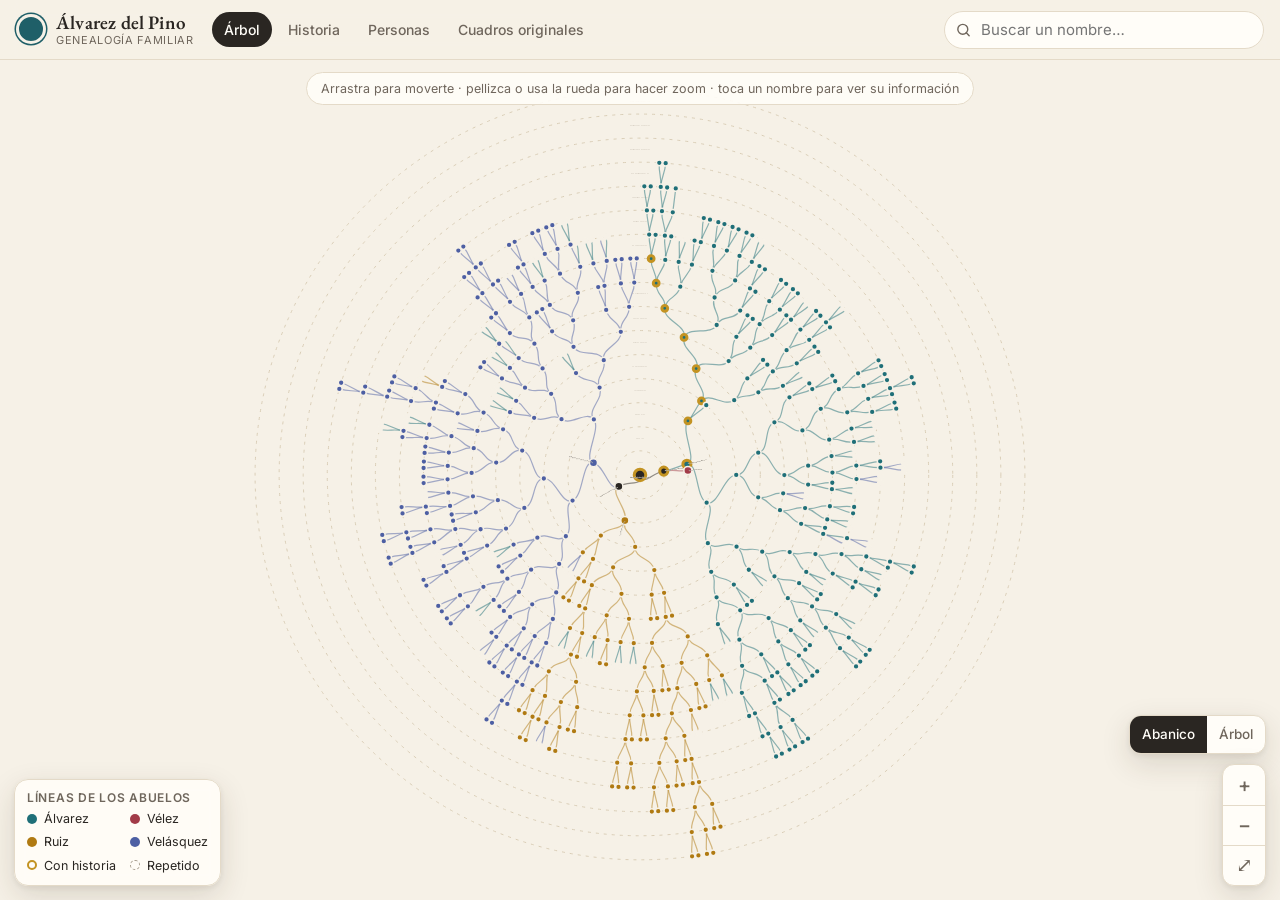
==== docs/index.html @ f3ebcb80 "Genealogía Álvarez del Pino: web interactiva, libro PDF y scripts de extracción - docs/: sitio para " ====
<!doctype html>
<html lang="es">
<head>
<meta charset="utf-8">
<meta name="viewport" content="width=device-width, initial-scale=1, viewport-fit=cover">
<title>Familia Álvarez del Pino</title>
<meta name="description" content="Genealogía de Manuel Salvador Álvarez del Pino Ruiz: árbol interactivo, historia de la familia y los cuadros originales.">
<meta name="theme-color" content="#f6f1e7">
<link rel="icon" href="data:image/svg+xml,%3Csvg xmlns='http://www.w3.org/2000/svg' viewBox='0 0 64 64'%3E%3Ccircle cx='32' cy='32' r='30' fill='%231f5f68'/%3E%3Cpath d='M32 50V30M32 34l-10-10M32 30l10-10M32 40l-8-4M32 38l9-5' stroke='%23f6f1e7' stroke-width='4' stroke-linecap='round' fill='none'/%3E%3C/svg%3E">
<link rel="preconnect" href="https://fonts.googleapis.com">
<link rel="preconnect" href="https://fonts.gstatic.com" crossorigin>
<link href="https://fonts.googleapis.com/css2?family=EB+Garamond:ital,wght@0,400;0,500;0,600;1,400&family=Inter:wght@400;500;600&display=swap" rel="stylesheet">
<link rel="stylesheet" href="style.css">
</head>
<body>
<header class="topbar">
  <a class="brand" href="#/arbol" aria-label="Inicio">
    <span class="brand-mark" aria-hidden="true"></span>
    <span class="brand-text"><b>Álvarez del Pino</b><small>Genealogía familiar</small></span>
  </a>
  <nav class="tabs" aria-label="Secciones">
    <a href="#/arbol" data-view="arbol">Árbol</a>
    <a href="#/historia" data-view="historia">Historia</a>
    <a href="#/personas" data-view="personas">Personas</a>
    <a href="#/originales" data-view="originales">Cuadros originales</a>
  </nav>
  <div class="search">
    <svg viewBox="0 0 24 24" aria-hidden="true"><circle cx="11" cy="11" r="7"/><path d="M20 20l-4-4"/></svg>
    <input id="q" type="search" placeholder="Buscar un nombre…" autocomplete="off" spellcheck="false" aria-label="Buscar persona">
    <div id="results" class="results" role="listbox" hidden></div>
  </div>
</header>

<main>
  <section id="view-arbol" class="view">
    <svg id="chart" aria-label="Árbol genealógico interactivo"></svg>
    <div class="legend" id="legend"></div>
    <div class="controls">
      <div class="seg" role="group" aria-label="Tipo de gráfico">
        <button data-layout="radial" class="on" title="Vista en abanico">Abanico</button>
        <button data-layout="tree" title="Vista de árbol">Árbol</button>
      </div>
      <div class="zoombtns">
        <button id="zin" aria-label="Acercar">+</button>
        <button id="zout" aria-label="Alejar">−</button>
        <button id="zfit" aria-label="Ver todo" title="Ver todo">⤢</button>
      </div>
    </div>
    <p class="hint" id="hint">Arrastra para moverte · pellizca o usa la rueda para hacer zoom · toca un nombre para ver su información</p>
  </section>

  <section id="view-historia" class="view page" hidden></section>
  <section id="view-personas" class="view page" hidden></section>
  <section id="view-originales" class="view page" hidden></section>
</main>

<aside id="panel" class="panel" aria-live="polite" hidden>
  <button class="panel-close" id="panelClose" aria-label="Cerrar">×</button>
  <div class="panel-grip" aria-hidden="true"></div>
  <div id="panelBody" class="panel-body"></div>
</aside>

<div id="viewer" class="viewer" hidden>
  <div class="viewer-bar">
    <b id="viewerTitle"></b>
    <span class="viewer-actions">
      <a id="viewerOpen" target="_blank" rel="noopener">Abrir imagen</a>
      <button id="viewerClose" aria-label="Cerrar">×</button>
    </span>
  </div>
  <div class="viewer-stage" id="viewerStage"><img id="viewerImg" alt=""></div>
</div>

<script src="vendor/d3.v7.min.js"></script>
<script src="app.js"></script>
</body>
</html>
---- docs/style.css ----
:root {
  --bg: #f6f1e7;
  --surface: #fffdf8;
  --ink: #2a2622;
  --muted: #6f665c;
  --faint: #a59a8b;
  --rule: #e4dac8;
  --accent: #1f5f68;
  --gold: #c39322;
  --l0: #1f6f78; /* Álvarez */
  --l1: #a23b48; /* Vélez */
  --l2: #b07a12; /* Ruiz */
  --l3: #4d5fa3; /* Velásquez */
  --serif: "EB Garamond", Georgia, "Times New Roman", serif;
  --sans: Inter, system-ui, -apple-system, "Segoe UI", Roboto, sans-serif;
  --topbar: 60px;
  --shadow: 0 10px 30px rgba(60, 45, 20, .14), 0 2px 6px rgba(60, 45, 20, .08);
}
* { box-sizing: border-box; }
[hidden] { display: none !important; }
html, body { margin: 0; height: 100%; }
body {
  background: var(--bg); color: var(--ink); font: 15px/1.55 var(--sans);
  -webkit-font-smoothing: antialiased; overflow: hidden;
}
button { font: inherit; color: inherit; cursor: pointer; }
a { color: var(--accent); }

/* ---------- barra superior ---------- */
.topbar {
  position: fixed; inset: 0 0 auto 0; height: var(--topbar); z-index: 30;
  display: flex; align-items: center; gap: 18px; padding: 0 16px;
  background: rgba(246, 241, 231, .92); backdrop-filter: blur(10px);
  border-bottom: 1px solid var(--rule);
}
.brand { display: flex; align-items: center; gap: 10px; text-decoration: none; color: var(--ink); flex: none; }
.brand-mark { width: 30px; height: 30px; border-radius: 50%; background: var(--accent);
  box-shadow: inset 0 0 0 3px var(--bg), 0 0 0 1.5px var(--accent); }
.brand-text { display: flex; flex-direction: column; line-height: 1.1; }
.brand-text b { font: 600 19px/1.1 var(--serif); letter-spacing: .01em; }
.brand-text small { font-size: 11px; color: var(--muted); letter-spacing: .06em; text-transform: uppercase; }
.tabs { display: flex; gap: 4px; }
.tabs a { text-decoration: none; color: var(--muted); padding: 7px 12px; border-radius: 999px; font-weight: 500; font-size: 14px; white-space: nowrap; }
.tabs a:hover { color: var(--ink); background: rgba(0,0,0,.04); }
.tabs a.on { color: var(--surface); background: var(--ink); }
.search { position: relative; margin-left: auto; flex: 0 1 320px; }
.search svg { position: absolute; left: 11px; top: 50%; width: 17px; height: 17px; transform: translateY(-50%);
  fill: none; stroke: var(--muted); stroke-width: 2; stroke-linecap: round; pointer-events: none; }
.search input {
  width: 100%; height: 38px; border-radius: 999px; border: 1px solid var(--rule); background: var(--surface);
  padding: 0 14px 0 36px; font: 15px var(--sans); color: var(--ink); outline: none;
}
.search input:focus { border-color: var(--accent); box-shadow: 0 0 0 3px rgba(31,95,104,.15); }
.results {
  position: absolute; top: 44px; right: 0; width: min(420px, calc(100vw - 24px)); max-height: 60vh; overflow: auto;
  background: var(--surface); border: 1px solid var(--rule); border-radius: 14px; box-shadow: var(--shadow); padding: 6px;
}
.results button, .plist button.row {
  display: flex; width: 100%; text-align: left; align-items: center; gap: 10px; background: none; border: 0;
  padding: 8px 10px; border-radius: 10px;
}
.results button:hover, .results button.active, .plist button.row:hover { background: #f1eadc; }
.results .empty { padding: 12px; color: var(--muted); }
.dot { width: 10px; height: 10px; border-radius: 50%; flex: none; background: var(--ink); }
.r-name { font-weight: 500; }
.r-meta { font-size: 12.5px; color: var(--muted); }
.r-text { display: flex; flex-direction: column; min-width: 0; }

main { position: fixed; inset: var(--topbar) 0 0 0; }
.view { position: absolute; inset: 0; }
.view.page { overflow-y: auto; -webkit-overflow-scrolling: touch; }

/* ---------- gráfico ---------- */
#chart { width: 100%; height: 100%; display: block; touch-action: none; cursor: grab; user-select: none; -webkit-user-select: none; }
#chart:active { cursor: grabbing; }
#chart .link { fill: none; stroke-opacity: .5; stroke-width: 1.2; vector-effect: non-scaling-stroke; }
#chart .node circle { stroke: var(--bg); stroke-width: 1.5; vector-effect: non-scaling-stroke; }
#chart .node text { font: 500 11.5px var(--sans); fill: var(--ink); paint-order: stroke; stroke: var(--bg); stroke-width: 3px; stroke-linejoin: round; }
#chart .node text .yr { font-weight: 400; fill: var(--muted); }
#chart .node { cursor: pointer; }
#chart .node:hover text { fill: var(--accent); }
#chart .node.stub text { font-style: italic; fill: var(--faint); font-weight: 400; }
#chart .node.stub circle { fill: var(--bg) !important; stroke-dasharray: 2 2; stroke-width: 1.3; }
#chart .node.bio circle { stroke: var(--gold); stroke-width: 3; }
#chart .node.root text { font: 600 17px var(--serif); }
#chart.nolabels .node:not(.big) text { display: none; }
#chart.searching .node:not(.hit) { opacity: .18; }
#chart.searching .link { stroke-opacity: .12; }
#chart .node.hit circle { stroke: var(--ink); stroke-width: 2.5; }
#chart .node.sel circle { stroke: var(--ink); stroke-width: 3; }
#chart .pulse { fill: none; stroke: var(--ink); stroke-width: 2; pointer-events: none; animation: pulse 1.6s ease-out 3; }
@keyframes pulse { from { r: 6; opacity: 1; } to { r: 34; opacity: 0; } }
#chart .ring { fill: none; stroke: #d9cdb6; stroke-dasharray: 3 5; vector-effect: non-scaling-stroke; }
#chart .ringlbl { font: 500 10px var(--sans); fill: var(--faint); letter-spacing: .08em; text-transform: uppercase; }

.legend {
  position: absolute; left: 14px; bottom: 14px; background: rgba(255,253,248,.92); backdrop-filter: blur(6px);
  border: 1px solid var(--rule); border-radius: 14px; padding: 10px 12px; font-size: 12.5px; box-shadow: var(--shadow);
  display: grid; grid-template-columns: auto auto; gap: 4px 14px; max-width: calc(100vw - 28px);
}
.legend .t { grid-column: 1 / -1; font: 600 12px var(--sans); color: var(--muted); text-transform: uppercase; letter-spacing: .06em; }
.legend span { display: flex; align-items: center; gap: 7px; white-space: nowrap; }
.legend button { all: unset; cursor: pointer; display: flex; align-items: center; gap: 7px; border-radius: 6px; padding: 1px 3px; margin: -1px -3px; }
.legend button:hover { background: #f1eadc; }
.legend .bioring { width: 10px; height: 10px; border-radius: 50%; border: 2.5px solid var(--gold); background: var(--surface); }
.legend .stubring { width: 10px; height: 10px; border-radius: 50%; border: 1.5px dashed var(--faint); }
.controls { position: absolute; right: 14px; bottom: 14px; display: flex; flex-direction: column; align-items: flex-end; gap: 10px; }
.seg, .zoombtns { display: flex; background: var(--surface); border: 1px solid var(--rule); border-radius: 12px; box-shadow: var(--shadow); overflow: hidden; }
.zoombtns { flex-direction: column; }
.seg button, .zoombtns button { border: 0; background: none; padding: 8px 12px; font-size: 13.5px; font-weight: 500; color: var(--muted); }
.zoombtns button { width: 42px; height: 40px; font-size: 20px; padding: 0; }
.zoombtns button + button { border-top: 1px solid var(--rule); }
.seg button.on { background: var(--ink); color: var(--surface); }
.hint { position: absolute; top: 12px; left: 50%; transform: translateX(-50%); margin: 0; padding: 6px 14px; font-size: 12.5px;
  color: var(--muted); background: rgba(255,253,248,.9); border: 1px solid var(--rule); border-radius: 999px; white-space: nowrap;
  transition: opacity .6s; pointer-events: none; }
.hint.gone { opacity: 0; }

@media (min-width: 761px) { body.panel-open .controls { right: 426px; } }
/* ---------- panel de detalle ---------- */
.panel {
  position: fixed; z-index: 40; top: calc(var(--topbar) + 12px); right: 12px; bottom: 12px; width: 400px;
  background: var(--surface); border: 1px solid var(--rule); border-radius: 18px; box-shadow: var(--shadow);
  display: flex; flex-direction: column; overflow: hidden; animation: slidein .22s ease-out;
}
@keyframes slidein { from { transform: translateX(30px); opacity: 0; } }
.panel-close { position: absolute; right: 10px; top: 8px; width: 36px; height: 36px; border: 0; border-radius: 50%; background: #f1eadc; font-size: 22px; line-height: 1; z-index: 2; }
.panel-grip { display: none; }
.panel-body { overflow-y: auto; padding: 22px 22px 26px; -webkit-overflow-scrolling: touch; }
.p-line { display: inline-flex; align-items: center; gap: 6px; font-size: 12px; font-weight: 600; letter-spacing: .05em; text-transform: uppercase; color: var(--muted); }
.p-name { font: 600 28px/1.12 var(--serif); margin: 6px 40px 6px 0; }
.p-rel { color: var(--muted); margin: 0 0 12px; }
.p-facts { display: flex; flex-wrap: wrap; gap: 8px; margin: 0 0 6px; }
.chip { display: inline-flex; align-items: center; gap: 6px; padding: 4px 10px; border-radius: 999px; background: #f1eadc; font-size: 13px; }
.chip.btn { border: 0; }
.chip.btn:hover { background: #e7dcc6; }
.p-sec { margin-top: 20px; }
.p-sec h4 { margin: 0 0 6px; font: 600 12px var(--sans); color: var(--muted); letter-spacing: .07em; text-transform: uppercase; }
.plink { display: flex; align-items: center; gap: 10px; width: 100%; text-align: left; border: 0; background: none; padding: 7px 8px; margin: 0 -8px; border-radius: 10px; }
.plink:hover { background: #f4eee2; }
.plink .r-meta { margin-left: auto; text-align: right; }
.plain { padding: 4px 0; }
.p-bio p { margin: 0 0 10px; font: 17px/1.5 var(--serif); }
.p-bio .more { font-weight: 600; }
.p-photos { display: grid; grid-template-columns: 1fr 1fr; gap: 8px; }
.p-photos img { width: 100%; border-radius: 10px; display: block; aspect-ratio: 4/5; object-fit: cover; cursor: zoom-in; }
.p-photos img:only-child { grid-column: 1 / -1; aspect-ratio: auto; }
.p-actions { display: flex; gap: 8px; flex-wrap: wrap; margin-top: 16px; }
.btn-primary { border: 0; background: var(--ink); color: var(--surface); padding: 9px 16px; border-radius: 999px; font-weight: 500; }
.btn-ghost { border: 1px solid var(--rule); background: none; padding: 8px 14px; border-radius: 999px; font-weight: 500; text-decoration: none; color: var(--ink); }
.note { font-size: 12.5px; color: var(--muted); }

/* ---------- páginas ---------- */
.wrap { max-width: 860px; margin: 0 auto; padding: 36px 20px 90px; }
.wrap.wide { max-width: 1180px; }
.kicker { font: 600 12px var(--sans); letter-spacing: .12em; text-transform: uppercase; color: var(--accent); }
h1.display { font: 500 clamp(34px, 6vw, 58px)/1.04 var(--serif); margin: 10px 0 14px; letter-spacing: -.01em; }
.lede { font: 20px/1.5 var(--serif); color: #4a433b; margin: 0 0 22px; }
h2.sec { font: 500 34px/1.1 var(--serif); margin: 56px 0 14px; }
.prose p { font: 18.5px/1.62 var(--serif); margin: 0 0 14px; }
.stats { display: grid; grid-template-columns: repeat(4, 1fr); gap: 10px; margin: 26px 0 8px; }
.stat { background: var(--surface); border: 1px solid var(--rule); border-radius: 14px; padding: 14px; }
.stat b { display: block; font: 600 30px/1 var(--serif); }
.stat span { font-size: 12.5px; color: var(--muted); }
details.box { background: var(--surface); border: 1px solid var(--rule); border-radius: 14px; padding: 14px 18px; margin: 16px 0; }
details.box summary { cursor: pointer; font-weight: 600; }
details.box ol, details.box ul { padding-left: 20px; margin: 10px 0 0; }
details.box li { margin: 6px 0; }

.timeline { position: relative; margin: 26px 0 0; padding-left: 34px; }
.timeline::before { content: ""; position: absolute; left: 13px; top: 8px; bottom: 8px; width: 2px; background: linear-gradient(var(--l0), var(--accent)); opacity: .35; }
.gen { position: relative; margin: 0 0 22px; background: var(--surface); border: 1px solid var(--rule); border-radius: 16px; padding: 20px 22px; }
.gen-n { position: absolute; left: -34px; top: 18px; width: 28px; height: 28px; border-radius: 50%; background: var(--l0); color: #fff;
  display: grid; place-items: center; font: 600 13px var(--sans); box-shadow: 0 0 0 4px var(--bg); }
.gen h3 { font: 600 25px/1.15 var(--serif); margin: 0; }
.gen .dates { color: var(--l0); font-weight: 600; font-size: 14px; margin: 4px 0 2px; }
.gen .sub { color: var(--muted); font-style: italic; font-family: var(--serif); font-size: 17px; margin: 0 0 10px; }
.gen p { font: 17.5px/1.6 var(--serif); margin: 0 0 10px; }
.gen details { margin-top: 8px; }
.gen details summary { cursor: pointer; font-weight: 600; font-size: 14px; color: var(--accent); }
.gen details ol { margin: 8px 0 0; padding-left: 22px; font: 16.5px/1.5 var(--serif); }
.gen .foot { display: flex; gap: 8px; margin-top: 12px; flex-wrap: wrap; }
figure.ph { margin: 14px 0; }
figure.ph img { width: 100%; border-radius: 12px; display: block; cursor: zoom-in; }
figure.ph figcaption { font-size: 13px; color: var(--muted); margin-top: 6px; font-style: italic; }
.phrow { display: grid; grid-template-columns: 1fr 1fr; gap: 10px; }
.phrow figure.ph img { aspect-ratio: 4/5; object-fit: cover; }
blockquote.testi { margin: 14px 0; padding: 14px 18px; border-left: 3px solid var(--gold); background: #faf4e6; border-radius: 0 12px 12px 0; }
blockquote.testi p { font-style: italic; }
blockquote.testi cite { font-size: 13px; color: var(--muted); font-style: normal; font-weight: 600; }
.kids { display: grid; grid-template-columns: repeat(auto-fill, minmax(230px, 1fr)); gap: 10px; margin-top: 14px; }
.kid { background: var(--surface); border: 1px solid var(--rule); border-radius: 14px; padding: 14px; }
.kid b { font: 600 19px/1.2 var(--serif); display: block; }
.kid span { display: block; font-size: 13px; color: var(--muted); margin-top: 2px; }

/* lista de personas */
.toolbar { display: flex; flex-wrap: wrap; gap: 8px; align-items: center; margin: 18px 0; }
.toolbar input { flex: 1 1 220px; height: 40px; border-radius: 12px; border: 1px solid var(--rule); background: var(--surface); padding: 0 12px; font: 15px var(--sans); }
.fchip { border: 1px solid var(--rule); background: var(--surface); border-radius: 999px; padding: 6px 12px; font-size: 13.5px; display: inline-flex; gap: 6px; align-items: center; }
.fchip.on { background: var(--ink); color: var(--surface); border-color: var(--ink); }
.plist { background: var(--surface); border: 1px solid var(--rule); border-radius: 16px; padding: 6px; }
.plist h5 { margin: 14px 10px 4px; font: 600 12px var(--sans); color: var(--muted); letter-spacing: .07em; text-transform: uppercase; }
.plist .r-meta { margin-left: auto; text-align: right; flex: none; max-width: 45%; }
.count { color: var(--muted); font-size: 14px; }

/* originales */
.grid { display: grid; grid-template-columns: repeat(auto-fill, minmax(250px, 1fr)); gap: 14px; margin-top: 20px; }
.card { background: var(--surface); border: 1px solid var(--rule); border-radius: 16px; overflow: hidden; text-align: left; padding: 0; display: flex; flex-direction: column; }
.card:hover { box-shadow: var(--shadow); }
.card img { width: 100%; aspect-ratio: 16/10; object-fit: cover; object-position: top; background: #fff; display: block; border-bottom: 1px solid var(--rule); }
.card div { padding: 12px 14px 14px; }
.card b { font: 600 18px/1.2 var(--serif); display: block; }
.card span { font-size: 13px; color: var(--muted); }

/* visor */
.viewer { position: fixed; inset: 0; z-index: 60; background: rgba(30, 26, 22, .94); display: flex; flex-direction: column; }
.viewer-bar { display: flex; align-items: center; justify-content: space-between; gap: 12px; padding: 10px 14px; color: #f6f1e7; }
.viewer-bar b { font: 600 18px var(--serif); }
.viewer-actions { display: flex; align-items: center; gap: 12px; }
.viewer-actions a { color: #f6f1e7; font-size: 14px; }
.viewer-actions button { width: 38px; height: 38px; border-radius: 50%; border: 0; background: rgba(255,255,255,.14); color: #fff; font-size: 22px; }
.viewer-stage { flex: 1; overflow: hidden; position: relative; touch-action: none; cursor: grab; }
.viewer-stage img { position: absolute; left: 0; top: 0; transform-origin: 0 0; background: #fff; max-width: none; user-select: none; -webkit-user-drag: none; }

/* ---------- móvil ---------- */
@media (max-width: 760px) {
  :root { --topbar: 56px; }
  .topbar { gap: 10px; padding: 0 10px; backdrop-filter: none; -webkit-backdrop-filter: none; background: var(--bg); }
  .brand-text small { display: none; }
  .brand-text b { font-size: 17px; }
  .tabs { position: fixed; left: 0; right: 0; bottom: 0; height: calc(58px + env(safe-area-inset-bottom)); padding: 6px 6px env(safe-area-inset-bottom);
    background: rgba(246,241,231,.96); backdrop-filter: blur(10px); border-top: 1px solid var(--rule); justify-content: space-around; z-index: 35; }
  .tabs a { flex: 1; text-align: center; font-size: 13px; padding: 10px 4px; }
  main { bottom: calc(58px + env(safe-area-inset-bottom)); }
  .search { flex: 1 1 auto; }
  .results { position: fixed; top: 60px; left: 8px; right: 8px; width: auto; }
  .legend { left: 8px; bottom: 8px; padding: 8px 10px; font-size: 11.5px; gap: 3px 10px; }
  .controls { right: 8px; bottom: 8px; }
  .hint { display: none; }
  .panel { left: 0; right: 0; bottom: 0; top: auto; width: auto; max-height: 78vh; border-radius: 20px 20px 0 0; animation: slideup .25s ease-out; z-index: 45; }
  .panel-grip { display: block; width: 40px; height: 5px; border-radius: 3px; background: var(--rule); margin: 8px auto 0; flex: none; }
  .panel-body { padding: 10px 18px calc(24px + env(safe-area-inset-bottom)); }
  .p-name { font-size: 25px; }
  .stats { grid-template-columns: repeat(2, 1fr); }
  .wrap { padding: 24px 16px 60px; }
  .phrow { grid-template-columns: 1fr; }
  .gen { padding: 16px; }
  h2.sec { font-size: 29px; margin-top: 44px; }
}
@keyframes slideup { from { transform: translateY(40px); opacity: 0; } }
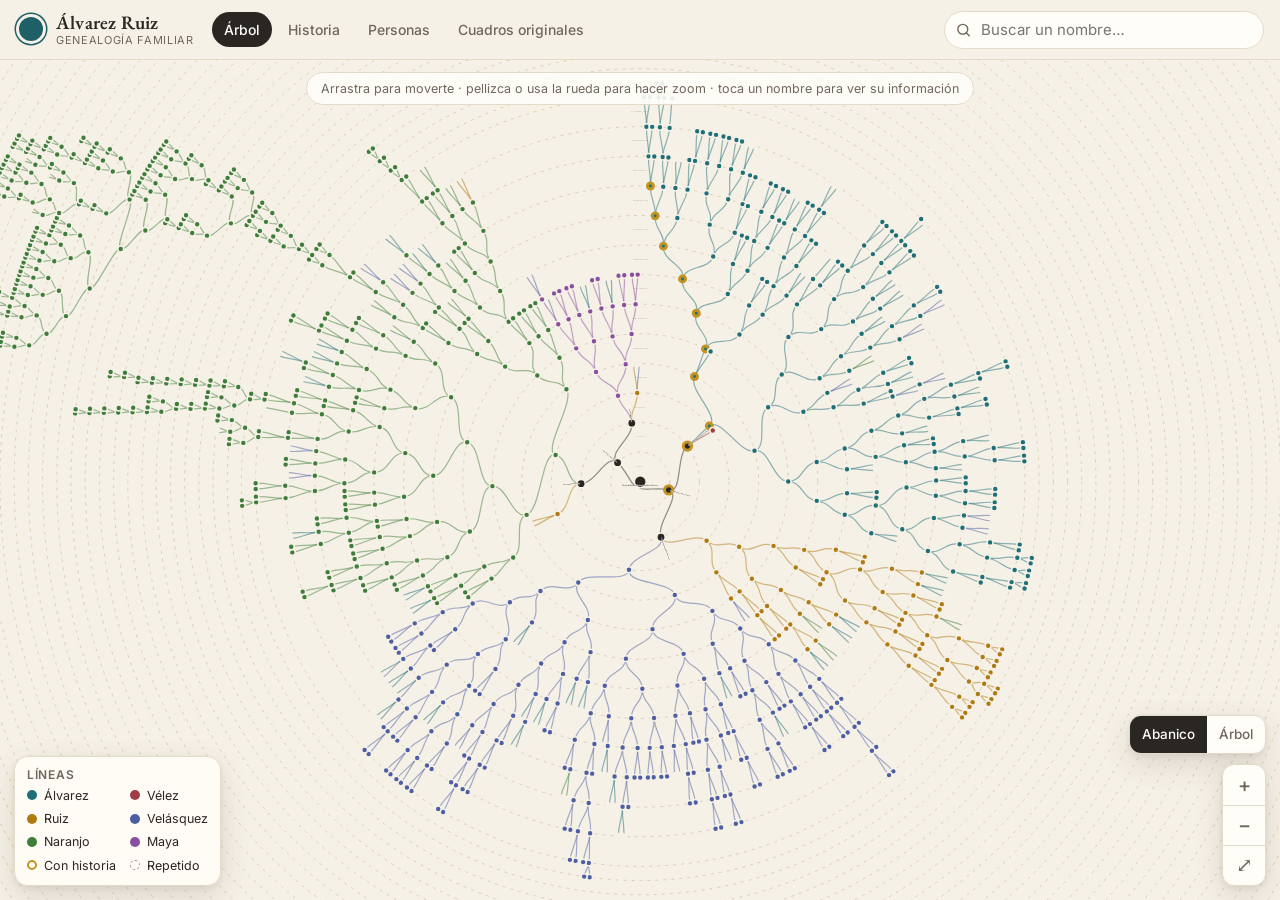
==== commit c1a5422c: "Añade la ascendencia de María Teresa Ruiz Maya - Extrae sus cuadros (#1 a #11, #16 a #19, continuaci" ====
--- a/docs/index.html
+++ b/docs/index.html
@@ -3,8 +3,8 @@
 <head>
 <meta charset="utf-8">
 <meta name="viewport" content="width=device-width, initial-scale=1, viewport-fit=cover">
-<title>Familia Álvarez del Pino</title>
-<meta name="description" content="Genealogía de Manuel Salvador Álvarez del Pino Ruiz: árbol interactivo, historia de la familia y los cuadros originales.">
+<title>Familia Álvarez Ruiz</title>
+<meta name="description" content="Genealogía de los hijos de Manuel Salvador Álvarez Ruiz y María Teresa Ruiz Maya: árbol interactivo, historia de la familia y los cuadros originales.">
 <meta name="theme-color" content="#f6f1e7">
 <link rel="icon" href="data:image/svg+xml,%3Csvg xmlns='http://www.w3.org/2000/svg' viewBox='0 0 64 64'%3E%3Ccircle cx='32' cy='32' r='30' fill='%231f5f68'/%3E%3Cpath d='M32 50V30M32 34l-10-10M32 30l10-10M32 40l-8-4M32 38l9-5' stroke='%23f6f1e7' stroke-width='4' stroke-linecap='round' fill='none'/%3E%3C/svg%3E">
 <link rel="preconnect" href="https://fonts.googleapis.com">
@@ -16,7 +16,7 @@
 <header class="topbar">
   <a class="brand" href="#/arbol" aria-label="Inicio">
     <span class="brand-mark" aria-hidden="true"></span>
-    <span class="brand-text"><b>Álvarez del Pino</b><small>Genealogía familiar</small></span>
+    <span class="brand-text"><b>Álvarez Ruiz</b><small>Genealogía familiar</small></span>
   </a>
   <nav class="tabs" aria-label="Secciones">
     <a href="#/arbol" data-view="arbol">Árbol</a>
--- a/docs/style.css
+++ b/docs/style.css
@@ -248,3 +248,6 @@
   h2.sec { font-size: 29px; margin-top: 44px; }
 }
 @keyframes slideup { from { transform: translateY(40px); opacity: 0; } }
+.chip.both { background: #efe3f3; color: #5d2f6b; font-weight: 600; }
+.box.kin { background: var(--surface); border: 1px solid var(--rule); border-left: 4px solid #8a4f9e; border-radius: 14px; padding: 14px 18px; margin: 16px 0; line-height: 1.55; }
+h2.sec + p.note { margin-top: -6px; }
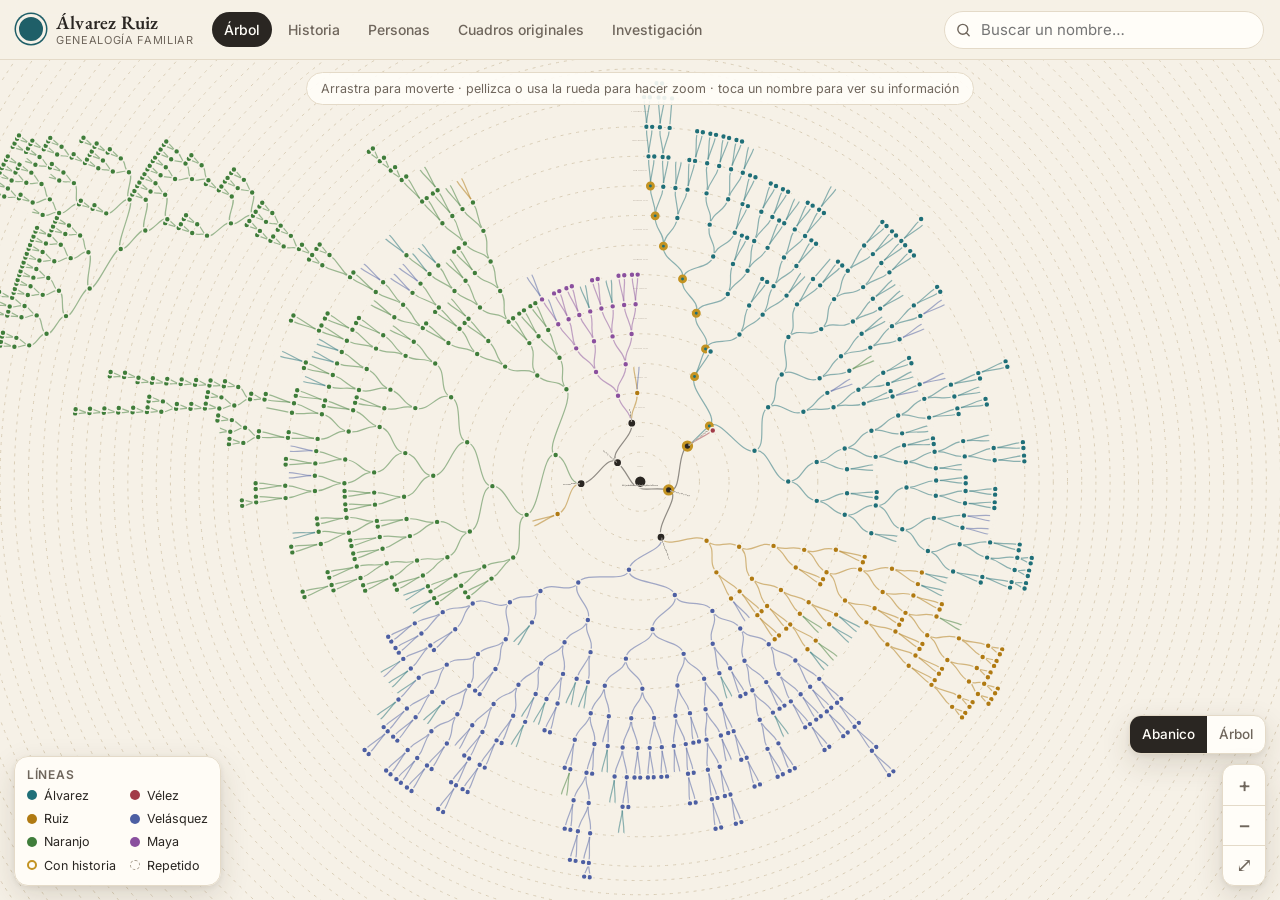
==== commit 6579dbca: "Web: sección «Investigación» en las fichas y pestaña de hallazgos Cada ficha afectada muestra lo hal" ====
--- a/docs/index.html
+++ b/docs/index.html
@@ -1,77 +1,79 @@
-<!doctype html>
-<html lang="es">
-<head>
-<meta charset="utf-8">
-<meta name="viewport" content="width=device-width, initial-scale=1, viewport-fit=cover">
-<title>Familia Álvarez Ruiz</title>
-<meta name="description" content="Genealogía de los hijos de Manuel Salvador Álvarez Ruiz y María Teresa Ruiz Maya: árbol interactivo, historia de la familia y los cuadros originales.">
-<meta name="theme-color" content="#f6f1e7">
-<link rel="icon" href="data:image/svg+xml,%3Csvg xmlns='http://www.w3.org/2000/svg' viewBox='0 0 64 64'%3E%3Ccircle cx='32' cy='32' r='30' fill='%231f5f68'/%3E%3Cpath d='M32 50V30M32 34l-10-10M32 30l10-10M32 40l-8-4M32 38l9-5' stroke='%23f6f1e7' stroke-width='4' stroke-linecap='round' fill='none'/%3E%3C/svg%3E">
-<link rel="preconnect" href="https://fonts.googleapis.com">
-<link rel="preconnect" href="https://fonts.gstatic.com" crossorigin>
-<link href="https://fonts.googleapis.com/css2?family=EB+Garamond:ital,wght@0,400;0,500;0,600;1,400&family=Inter:wght@400;500;600&display=swap" rel="stylesheet">
-<link rel="stylesheet" href="style.css">
-</head>
-<body>
-<header class="topbar">
-  <a class="brand" href="#/arbol" aria-label="Inicio">
-    <span class="brand-mark" aria-hidden="true"></span>
-    <span class="brand-text"><b>Álvarez Ruiz</b><small>Genealogía familiar</small></span>
-  </a>
-  <nav class="tabs" aria-label="Secciones">
-    <a href="#/arbol" data-view="arbol">Árbol</a>
-    <a href="#/historia" data-view="historia">Historia</a>
-    <a href="#/personas" data-view="personas">Personas</a>
-    <a href="#/originales" data-view="originales">Cuadros originales</a>
-  </nav>
-  <div class="search">
-    <svg viewBox="0 0 24 24" aria-hidden="true"><circle cx="11" cy="11" r="7"/><path d="M20 20l-4-4"/></svg>
-    <input id="q" type="search" placeholder="Buscar un nombre…" autocomplete="off" spellcheck="false" aria-label="Buscar persona">
-    <div id="results" class="results" role="listbox" hidden></div>
-  </div>
-</header>
-
-<main>
-  <section id="view-arbol" class="view">
-    <svg id="chart" aria-label="Árbol genealógico interactivo"></svg>
-    <div class="legend" id="legend"></div>
-    <div class="controls">
-      <div class="seg" role="group" aria-label="Tipo de gráfico">
-        <button data-layout="radial" class="on" title="Vista en abanico">Abanico</button>
-        <button data-layout="tree" title="Vista de árbol">Árbol</button>
-      </div>
-      <div class="zoombtns">
-        <button id="zin" aria-label="Acercar">+</button>
-        <button id="zout" aria-label="Alejar">−</button>
-        <button id="zfit" aria-label="Ver todo" title="Ver todo">⤢</button>
-      </div>
-    </div>
-    <p class="hint" id="hint">Arrastra para moverte · pellizca o usa la rueda para hacer zoom · toca un nombre para ver su información</p>
-  </section>
-
-  <section id="view-historia" class="view page" hidden></section>
-  <section id="view-personas" class="view page" hidden></section>
-  <section id="view-originales" class="view page" hidden></section>
-</main>
-
-<aside id="panel" class="panel" aria-live="polite" hidden>
-  <button class="panel-close" id="panelClose" aria-label="Cerrar">×</button>
-  <div class="panel-grip" aria-hidden="true"></div>
-  <div id="panelBody" class="panel-body"></div>
-</aside>
-
-<div id="viewer" class="viewer" hidden>
-  <div class="viewer-bar">
-    <b id="viewerTitle"></b>
-    <span class="viewer-actions">
-      <a id="viewerOpen" target="_blank" rel="noopener">Abrir imagen</a>
-      <button id="viewerClose" aria-label="Cerrar">×</button>
-    </span>
-  </div>
-  <div class="viewer-stage" id="viewerStage"><img id="viewerImg" alt=""></div>
-</div>
-
-<script src="vendor/d3.v7.min.js"></script>
-<script src="app.js"></script>
-</body>
-</html>
+<!doctype html>
+<html lang="es">
+<head>
+<meta charset="utf-8">
+<meta name="viewport" content="width=device-width, initial-scale=1, viewport-fit=cover">
+<title>Familia Álvarez Ruiz</title>
+<meta name="description" content="Genealogía de los hijos de Manuel Salvador Álvarez Ruiz y María Teresa Ruiz Maya: árbol interactivo, historia de la familia y los cuadros originales.">
+<meta name="theme-color" content="#f6f1e7">
+<link rel="icon" href="data:image/svg+xml,%3Csvg xmlns='http://www.w3.org/2000/svg' viewBox='0 0 64 64'%3E%3Ccircle cx='32' cy='32' r='30' fill='%231f5f68'/%3E%3Cpath d='M32 50V30M32 34l-10-10M32 30l10-10M32 40l-8-4M32 38l9-5' stroke='%23f6f1e7' stroke-width='4' stroke-linecap='round' fill='none'/%3E%3C/svg%3E">
+<link rel="preconnect" href="https://fonts.googleapis.com">
+<link rel="preconnect" href="https://fonts.gstatic.com" crossorigin>
+<link href="https://fonts.googleapis.com/css2?family=EB+Garamond:ital,wght@0,400;0,500;0,600;1,400&family=Inter:wght@400;500;600&display=swap" rel="stylesheet">
+<link rel="stylesheet" href="style.css">
+</head>
+<body>
+<header class="topbar">
+  <a class="brand" href="#/arbol" aria-label="Inicio">
+    <span class="brand-mark" aria-hidden="true"></span>
+    <span class="brand-text"><b>Álvarez Ruiz</b><small>Genealogía familiar</small></span>
+  </a>
+  <nav class="tabs" aria-label="Secciones">
+    <a href="#/arbol" data-view="arbol">Árbol</a>
+    <a href="#/historia" data-view="historia">Historia</a>
+    <a href="#/personas" data-view="personas">Personas</a>
+    <a href="#/originales" data-view="originales">Cuadros originales</a>
+    <a href="#/investigacion" data-view="investigacion">Investigación</a>
+  </nav>
+  <div class="search">
+    <svg viewBox="0 0 24 24" aria-hidden="true"><circle cx="11" cy="11" r="7"/><path d="M20 20l-4-4"/></svg>
+    <input id="q" type="search" placeholder="Buscar un nombre…" autocomplete="off" spellcheck="false" aria-label="Buscar persona">
+    <div id="results" class="results" role="listbox" hidden></div>
+  </div>
+</header>
+
+<main>
+  <section id="view-arbol" class="view">
+    <svg id="chart" aria-label="Árbol genealógico interactivo"></svg>
+    <div class="legend" id="legend"></div>
+    <div class="controls">
+      <div class="seg" role="group" aria-label="Tipo de gráfico">
+        <button data-layout="radial" class="on" title="Vista en abanico">Abanico</button>
+        <button data-layout="tree" title="Vista de árbol">Árbol</button>
+      </div>
+      <div class="zoombtns">
+        <button id="zin" aria-label="Acercar">+</button>
+        <button id="zout" aria-label="Alejar">−</button>
+        <button id="zfit" aria-label="Ver todo" title="Ver todo">⤢</button>
+      </div>
+    </div>
+    <p class="hint" id="hint">Arrastra para moverte · pellizca o usa la rueda para hacer zoom · toca un nombre para ver su información</p>
+  </section>
+
+  <section id="view-historia" class="view page" hidden></section>
+  <section id="view-personas" class="view page" hidden></section>
+  <section id="view-originales" class="view page" hidden></section>
+  <section id="view-investigacion" class="view page" hidden></section>
+</main>
+
+<aside id="panel" class="panel" aria-live="polite" hidden>
+  <button class="panel-close" id="panelClose" aria-label="Cerrar">×</button>
+  <div class="panel-grip" aria-hidden="true"></div>
+  <div id="panelBody" class="panel-body"></div>
+</aside>
+
+<div id="viewer" class="viewer" hidden>
+  <div class="viewer-bar">
+    <b id="viewerTitle"></b>
+    <span class="viewer-actions">
+      <a id="viewerOpen" target="_blank" rel="noopener">Abrir imagen</a>
+      <button id="viewerClose" aria-label="Cerrar">×</button>
+    </span>
+  </div>
+  <div class="viewer-stage" id="viewerStage"><img id="viewerImg" alt=""></div>
+</div>
+
+<script src="vendor/d3.v7.min.js"></script>
+<script src="app.js"></script>
+</body>
+</html>
--- a/docs/style.css
+++ b/docs/style.css
@@ -1,253 +1,292 @@
-:root {
-  --bg: #f6f1e7;
-  --surface: #fffdf8;
-  --ink: #2a2622;
-  --muted: #6f665c;
-  --faint: #a59a8b;
-  --rule: #e4dac8;
-  --accent: #1f5f68;
-  --gold: #c39322;
-  --l0: #1f6f78; /* Álvarez */
-  --l1: #a23b48; /* Vélez */
-  --l2: #b07a12; /* Ruiz */
-  --l3: #4d5fa3; /* Velásquez */
-  --serif: "EB Garamond", Georgia, "Times New Roman", serif;
-  --sans: Inter, system-ui, -apple-system, "Segoe UI", Roboto, sans-serif;
-  --topbar: 60px;
-  --shadow: 0 10px 30px rgba(60, 45, 20, .14), 0 2px 6px rgba(60, 45, 20, .08);
-}
-* { box-sizing: border-box; }
-[hidden] { display: none !important; }
-html, body { margin: 0; height: 100%; }
-body {
-  background: var(--bg); color: var(--ink); font: 15px/1.55 var(--sans);
-  -webkit-font-smoothing: antialiased; overflow: hidden;
-}
-button { font: inherit; color: inherit; cursor: pointer; }
-a { color: var(--accent); }
-
-/* ---------- barra superior ---------- */
-.topbar {
-  position: fixed; inset: 0 0 auto 0; height: var(--topbar); z-index: 30;
-  display: flex; align-items: center; gap: 18px; padding: 0 16px;
-  background: rgba(246, 241, 231, .92); backdrop-filter: blur(10px);
-  border-bottom: 1px solid var(--rule);
-}
-.brand { display: flex; align-items: center; gap: 10px; text-decoration: none; color: var(--ink); flex: none; }
-.brand-mark { width: 30px; height: 30px; border-radius: 50%; background: var(--accent);
-  box-shadow: inset 0 0 0 3px var(--bg), 0 0 0 1.5px var(--accent); }
-.brand-text { display: flex; flex-direction: column; line-height: 1.1; }
-.brand-text b { font: 600 19px/1.1 var(--serif); letter-spacing: .01em; }
-.brand-text small { font-size: 11px; color: var(--muted); letter-spacing: .06em; text-transform: uppercase; }
-.tabs { display: flex; gap: 4px; }
-.tabs a { text-decoration: none; color: var(--muted); padding: 7px 12px; border-radius: 999px; font-weight: 500; font-size: 14px; white-space: nowrap; }
-.tabs a:hover { color: var(--ink); background: rgba(0,0,0,.04); }
-.tabs a.on { color: var(--surface); background: var(--ink); }
-.search { position: relative; margin-left: auto; flex: 0 1 320px; }
-.search svg { position: absolute; left: 11px; top: 50%; width: 17px; height: 17px; transform: translateY(-50%);
-  fill: none; stroke: var(--muted); stroke-width: 2; stroke-linecap: round; pointer-events: none; }
-.search input {
-  width: 100%; height: 38px; border-radius: 999px; border: 1px solid var(--rule); background: var(--surface);
-  padding: 0 14px 0 36px; font: 15px var(--sans); color: var(--ink); outline: none;
-}
-.search input:focus { border-color: var(--accent); box-shadow: 0 0 0 3px rgba(31,95,104,.15); }
-.results {
-  position: absolute; top: 44px; right: 0; width: min(420px, calc(100vw - 24px)); max-height: 60vh; overflow: auto;
-  background: var(--surface); border: 1px solid var(--rule); border-radius: 14px; box-shadow: var(--shadow); padding: 6px;
-}
-.results button, .plist button.row {
-  display: flex; width: 100%; text-align: left; align-items: center; gap: 10px; background: none; border: 0;
-  padding: 8px 10px; border-radius: 10px;
-}
-.results button:hover, .results button.active, .plist button.row:hover { background: #f1eadc; }
-.results .empty { padding: 12px; color: var(--muted); }
-.dot { width: 10px; height: 10px; border-radius: 50%; flex: none; background: var(--ink); }
-.r-name { font-weight: 500; }
-.r-meta { font-size: 12.5px; color: var(--muted); }
-.r-text { display: flex; flex-direction: column; min-width: 0; }
-
-main { position: fixed; inset: var(--topbar) 0 0 0; }
-.view { position: absolute; inset: 0; }
-.view.page { overflow-y: auto; -webkit-overflow-scrolling: touch; }
-
-/* ---------- gráfico ---------- */
-#chart { width: 100%; height: 100%; display: block; touch-action: none; cursor: grab; user-select: none; -webkit-user-select: none; }
-#chart:active { cursor: grabbing; }
-#chart .link { fill: none; stroke-opacity: .5; stroke-width: 1.2; vector-effect: non-scaling-stroke; }
-#chart .node circle { stroke: var(--bg); stroke-width: 1.5; vector-effect: non-scaling-stroke; }
-#chart .node text { font: 500 11.5px var(--sans); fill: var(--ink); paint-order: stroke; stroke: var(--bg); stroke-width: 3px; stroke-linejoin: round; }
-#chart .node text .yr { font-weight: 400; fill: var(--muted); }
-#chart .node { cursor: pointer; }
-#chart .node:hover text { fill: var(--accent); }
-#chart .node.stub text { font-style: italic; fill: var(--faint); font-weight: 400; }
-#chart .node.stub circle { fill: var(--bg) !important; stroke-dasharray: 2 2; stroke-width: 1.3; }
-#chart .node.bio circle { stroke: var(--gold); stroke-width: 3; }
-#chart .node.root text { font: 600 17px var(--serif); }
-#chart.nolabels .node:not(.big) text { display: none; }
-#chart.searching .node:not(.hit) { opacity: .18; }
-#chart.searching .link { stroke-opacity: .12; }
-#chart .node.hit circle { stroke: var(--ink); stroke-width: 2.5; }
-#chart .node.sel circle { stroke: var(--ink); stroke-width: 3; }
-#chart .pulse { fill: none; stroke: var(--ink); stroke-width: 2; pointer-events: none; animation: pulse 1.6s ease-out 3; }
-@keyframes pulse { from { r: 6; opacity: 1; } to { r: 34; opacity: 0; } }
-#chart .ring { fill: none; stroke: #d9cdb6; stroke-dasharray: 3 5; vector-effect: non-scaling-stroke; }
-#chart .ringlbl { font: 500 10px var(--sans); fill: var(--faint); letter-spacing: .08em; text-transform: uppercase; }
-
-.legend {
-  position: absolute; left: 14px; bottom: 14px; background: rgba(255,253,248,.92); backdrop-filter: blur(6px);
-  border: 1px solid var(--rule); border-radius: 14px; padding: 10px 12px; font-size: 12.5px; box-shadow: var(--shadow);
-  display: grid; grid-template-columns: auto auto; gap: 4px 14px; max-width: calc(100vw - 28px);
-}
-.legend .t { grid-column: 1 / -1; font: 600 12px var(--sans); color: var(--muted); text-transform: uppercase; letter-spacing: .06em; }
-.legend span { display: flex; align-items: center; gap: 7px; white-space: nowrap; }
-.legend button { all: unset; cursor: pointer; display: flex; align-items: center; gap: 7px; border-radius: 6px; padding: 1px 3px; margin: -1px -3px; }
-.legend button:hover { background: #f1eadc; }
-.legend .bioring { width: 10px; height: 10px; border-radius: 50%; border: 2.5px solid var(--gold); background: var(--surface); }
-.legend .stubring { width: 10px; height: 10px; border-radius: 50%; border: 1.5px dashed var(--faint); }
-.controls { position: absolute; right: 14px; bottom: 14px; display: flex; flex-direction: column; align-items: flex-end; gap: 10px; }
-.seg, .zoombtns { display: flex; background: var(--surface); border: 1px solid var(--rule); border-radius: 12px; box-shadow: var(--shadow); overflow: hidden; }
-.zoombtns { flex-direction: column; }
-.seg button, .zoombtns button { border: 0; background: none; padding: 8px 12px; font-size: 13.5px; font-weight: 500; color: var(--muted); }
-.zoombtns button { width: 42px; height: 40px; font-size: 20px; padding: 0; }
-.zoombtns button + button { border-top: 1px solid var(--rule); }
-.seg button.on { background: var(--ink); color: var(--surface); }
-.hint { position: absolute; top: 12px; left: 50%; transform: translateX(-50%); margin: 0; padding: 6px 14px; font-size: 12.5px;
-  color: var(--muted); background: rgba(255,253,248,.9); border: 1px solid var(--rule); border-radius: 999px; white-space: nowrap;
-  transition: opacity .6s; pointer-events: none; }
-.hint.gone { opacity: 0; }
-
-@media (min-width: 761px) { body.panel-open .controls { right: 426px; } }
-/* ---------- panel de detalle ---------- */
-.panel {
-  position: fixed; z-index: 40; top: calc(var(--topbar) + 12px); right: 12px; bottom: 12px; width: 400px;
-  background: var(--surface); border: 1px solid var(--rule); border-radius: 18px; box-shadow: var(--shadow);
-  display: flex; flex-direction: column; overflow: hidden; animation: slidein .22s ease-out;
-}
-@keyframes slidein { from { transform: translateX(30px); opacity: 0; } }
-.panel-close { position: absolute; right: 10px; top: 8px; width: 36px; height: 36px; border: 0; border-radius: 50%; background: #f1eadc; font-size: 22px; line-height: 1; z-index: 2; }
-.panel-grip { display: none; }
-.panel-body { overflow-y: auto; padding: 22px 22px 26px; -webkit-overflow-scrolling: touch; }
-.p-line { display: inline-flex; align-items: center; gap: 6px; font-size: 12px; font-weight: 600; letter-spacing: .05em; text-transform: uppercase; color: var(--muted); }
-.p-name { font: 600 28px/1.12 var(--serif); margin: 6px 40px 6px 0; }
-.p-rel { color: var(--muted); margin: 0 0 12px; }
-.p-facts { display: flex; flex-wrap: wrap; gap: 8px; margin: 0 0 6px; }
-.chip { display: inline-flex; align-items: center; gap: 6px; padding: 4px 10px; border-radius: 999px; background: #f1eadc; font-size: 13px; }
-.chip.btn { border: 0; }
-.chip.btn:hover { background: #e7dcc6; }
-.p-sec { margin-top: 20px; }
-.p-sec h4 { margin: 0 0 6px; font: 600 12px var(--sans); color: var(--muted); letter-spacing: .07em; text-transform: uppercase; }
-.plink { display: flex; align-items: center; gap: 10px; width: 100%; text-align: left; border: 0; background: none; padding: 7px 8px; margin: 0 -8px; border-radius: 10px; }
-.plink:hover { background: #f4eee2; }
-.plink .r-meta { margin-left: auto; text-align: right; }
-.plain { padding: 4px 0; }
-.p-bio p { margin: 0 0 10px; font: 17px/1.5 var(--serif); }
-.p-bio .more { font-weight: 600; }
-.p-photos { display: grid; grid-template-columns: 1fr 1fr; gap: 8px; }
-.p-photos img { width: 100%; border-radius: 10px; display: block; aspect-ratio: 4/5; object-fit: cover; cursor: zoom-in; }
-.p-photos img:only-child { grid-column: 1 / -1; aspect-ratio: auto; }
-.p-actions { display: flex; gap: 8px; flex-wrap: wrap; margin-top: 16px; }
-.btn-primary { border: 0; background: var(--ink); color: var(--surface); padding: 9px 16px; border-radius: 999px; font-weight: 500; }
-.btn-ghost { border: 1px solid var(--rule); background: none; padding: 8px 14px; border-radius: 999px; font-weight: 500; text-decoration: none; color: var(--ink); }
-.note { font-size: 12.5px; color: var(--muted); }
-
-/* ---------- páginas ---------- */
-.wrap { max-width: 860px; margin: 0 auto; padding: 36px 20px 90px; }
-.wrap.wide { max-width: 1180px; }
-.kicker { font: 600 12px var(--sans); letter-spacing: .12em; text-transform: uppercase; color: var(--accent); }
-h1.display { font: 500 clamp(34px, 6vw, 58px)/1.04 var(--serif); margin: 10px 0 14px; letter-spacing: -.01em; }
-.lede { font: 20px/1.5 var(--serif); color: #4a433b; margin: 0 0 22px; }
-h2.sec { font: 500 34px/1.1 var(--serif); margin: 56px 0 14px; }
-.prose p { font: 18.5px/1.62 var(--serif); margin: 0 0 14px; }
-.stats { display: grid; grid-template-columns: repeat(4, 1fr); gap: 10px; margin: 26px 0 8px; }
-.stat { background: var(--surface); border: 1px solid var(--rule); border-radius: 14px; padding: 14px; }
-.stat b { display: block; font: 600 30px/1 var(--serif); }
-.stat span { font-size: 12.5px; color: var(--muted); }
-details.box { background: var(--surface); border: 1px solid var(--rule); border-radius: 14px; padding: 14px 18px; margin: 16px 0; }
-details.box summary { cursor: pointer; font-weight: 600; }
-details.box ol, details.box ul { padding-left: 20px; margin: 10px 0 0; }
-details.box li { margin: 6px 0; }
-
-.timeline { position: relative; margin: 26px 0 0; padding-left: 34px; }
-.timeline::before { content: ""; position: absolute; left: 13px; top: 8px; bottom: 8px; width: 2px; background: linear-gradient(var(--l0), var(--accent)); opacity: .35; }
-.gen { position: relative; margin: 0 0 22px; background: var(--surface); border: 1px solid var(--rule); border-radius: 16px; padding: 20px 22px; }
-.gen-n { position: absolute; left: -34px; top: 18px; width: 28px; height: 28px; border-radius: 50%; background: var(--l0); color: #fff;
-  display: grid; place-items: center; font: 600 13px var(--sans); box-shadow: 0 0 0 4px var(--bg); }
-.gen h3 { font: 600 25px/1.15 var(--serif); margin: 0; }
-.gen .dates { color: var(--l0); font-weight: 600; font-size: 14px; margin: 4px 0 2px; }
-.gen .sub { color: var(--muted); font-style: italic; font-family: var(--serif); font-size: 17px; margin: 0 0 10px; }
-.gen p { font: 17.5px/1.6 var(--serif); margin: 0 0 10px; }
-.gen details { margin-top: 8px; }
-.gen details summary { cursor: pointer; font-weight: 600; font-size: 14px; color: var(--accent); }
-.gen details ol { margin: 8px 0 0; padding-left: 22px; font: 16.5px/1.5 var(--serif); }
-.gen .foot { display: flex; gap: 8px; margin-top: 12px; flex-wrap: wrap; }
-figure.ph { margin: 14px 0; }
-figure.ph img { width: 100%; border-radius: 12px; display: block; cursor: zoom-in; }
-figure.ph figcaption { font-size: 13px; color: var(--muted); margin-top: 6px; font-style: italic; }
-.phrow { display: grid; grid-template-columns: 1fr 1fr; gap: 10px; }
-.phrow figure.ph img { aspect-ratio: 4/5; object-fit: cover; }
-blockquote.testi { margin: 14px 0; padding: 14px 18px; border-left: 3px solid var(--gold); background: #faf4e6; border-radius: 0 12px 12px 0; }
-blockquote.testi p { font-style: italic; }
-blockquote.testi cite { font-size: 13px; color: var(--muted); font-style: normal; font-weight: 600; }
-.kids { display: grid; grid-template-columns: repeat(auto-fill, minmax(230px, 1fr)); gap: 10px; margin-top: 14px; }
-.kid { background: var(--surface); border: 1px solid var(--rule); border-radius: 14px; padding: 14px; }
-.kid b { font: 600 19px/1.2 var(--serif); display: block; }
-.kid span { display: block; font-size: 13px; color: var(--muted); margin-top: 2px; }
-
-/* lista de personas */
-.toolbar { display: flex; flex-wrap: wrap; gap: 8px; align-items: center; margin: 18px 0; }
-.toolbar input { flex: 1 1 220px; height: 40px; border-radius: 12px; border: 1px solid var(--rule); background: var(--surface); padding: 0 12px; font: 15px var(--sans); }
-.fchip { border: 1px solid var(--rule); background: var(--surface); border-radius: 999px; padding: 6px 12px; font-size: 13.5px; display: inline-flex; gap: 6px; align-items: center; }
-.fchip.on { background: var(--ink); color: var(--surface); border-color: var(--ink); }
-.plist { background: var(--surface); border: 1px solid var(--rule); border-radius: 16px; padding: 6px; }
-.plist h5 { margin: 14px 10px 4px; font: 600 12px var(--sans); color: var(--muted); letter-spacing: .07em; text-transform: uppercase; }
-.plist .r-meta { margin-left: auto; text-align: right; flex: none; max-width: 45%; }
-.count { color: var(--muted); font-size: 14px; }
-
-/* originales */
-.grid { display: grid; grid-template-columns: repeat(auto-fill, minmax(250px, 1fr)); gap: 14px; margin-top: 20px; }
-.card { background: var(--surface); border: 1px solid var(--rule); border-radius: 16px; overflow: hidden; text-align: left; padding: 0; display: flex; flex-direction: column; }
-.card:hover { box-shadow: var(--shadow); }
-.card img { width: 100%; aspect-ratio: 16/10; object-fit: cover; object-position: top; background: #fff; display: block; border-bottom: 1px solid var(--rule); }
-.card div { padding: 12px 14px 14px; }
-.card b { font: 600 18px/1.2 var(--serif); display: block; }
-.card span { font-size: 13px; color: var(--muted); }
-
-/* visor */
-.viewer { position: fixed; inset: 0; z-index: 60; background: rgba(30, 26, 22, .94); display: flex; flex-direction: column; }
-.viewer-bar { display: flex; align-items: center; justify-content: space-between; gap: 12px; padding: 10px 14px; color: #f6f1e7; }
-.viewer-bar b { font: 600 18px var(--serif); }
-.viewer-actions { display: flex; align-items: center; gap: 12px; }
-.viewer-actions a { color: #f6f1e7; font-size: 14px; }
-.viewer-actions button { width: 38px; height: 38px; border-radius: 50%; border: 0; background: rgba(255,255,255,.14); color: #fff; font-size: 22px; }
-.viewer-stage { flex: 1; overflow: hidden; position: relative; touch-action: none; cursor: grab; }
-.viewer-stage img { position: absolute; left: 0; top: 0; transform-origin: 0 0; background: #fff; max-width: none; user-select: none; -webkit-user-drag: none; }
-
-/* ---------- móvil ---------- */
-@media (max-width: 760px) {
-  :root { --topbar: 56px; }
-  .topbar { gap: 10px; padding: 0 10px; backdrop-filter: none; -webkit-backdrop-filter: none; background: var(--bg); }
-  .brand-text small { display: none; }
-  .brand-text b { font-size: 17px; }
-  .tabs { position: fixed; left: 0; right: 0; bottom: 0; height: calc(58px + env(safe-area-inset-bottom)); padding: 6px 6px env(safe-area-inset-bottom);
-    background: rgba(246,241,231,.96); backdrop-filter: blur(10px); border-top: 1px solid var(--rule); justify-content: space-around; z-index: 35; }
-  .tabs a { flex: 1; text-align: center; font-size: 13px; padding: 10px 4px; }
-  main { bottom: calc(58px + env(safe-area-inset-bottom)); }
-  .search { flex: 1 1 auto; }
-  .results { position: fixed; top: 60px; left: 8px; right: 8px; width: auto; }
-  .legend { left: 8px; bottom: 8px; padding: 8px 10px; font-size: 11.5px; gap: 3px 10px; }
-  .controls { right: 8px; bottom: 8px; }
-  .hint { display: none; }
-  .panel { left: 0; right: 0; bottom: 0; top: auto; width: auto; max-height: 78vh; border-radius: 20px 20px 0 0; animation: slideup .25s ease-out; z-index: 45; }
-  .panel-grip { display: block; width: 40px; height: 5px; border-radius: 3px; background: var(--rule); margin: 8px auto 0; flex: none; }
-  .panel-body { padding: 10px 18px calc(24px + env(safe-area-inset-bottom)); }
-  .p-name { font-size: 25px; }
-  .stats { grid-template-columns: repeat(2, 1fr); }
-  .wrap { padding: 24px 16px 60px; }
-  .phrow { grid-template-columns: 1fr; }
-  .gen { padding: 16px; }
-  h2.sec { font-size: 29px; margin-top: 44px; }
-}
-@keyframes slideup { from { transform: translateY(40px); opacity: 0; } }
+:root {
+  --bg: #f6f1e7;
+  --surface: #fffdf8;
+  --ink: #2a2622;
+  --muted: #6f665c;
+  --faint: #a59a8b;
+  --rule: #e4dac8;
+  --accent: #1f5f68;
+  --gold: #c39322;
+  --l0: #1f6f78; /* Álvarez */
+  --l1: #a23b48; /* Vélez */
+  --l2: #b07a12; /* Ruiz */
+  --l3: #4d5fa3; /* Velásquez */
+  --serif: "EB Garamond", Georgia, "Times New Roman", serif;
+  --sans: Inter, system-ui, -apple-system, "Segoe UI", Roboto, sans-serif;
+  --topbar: 60px;
+  --shadow: 0 10px 30px rgba(60, 45, 20, .14), 0 2px 6px rgba(60, 45, 20, .08);
+}
+* { box-sizing: border-box; }
+[hidden] { display: none !important; }
+html, body { margin: 0; height: 100%; }
+body {
+  background: var(--bg); color: var(--ink); font: 15px/1.55 var(--sans);
+  -webkit-font-smoothing: antialiased; overflow: hidden;
+}
+button { font: inherit; color: inherit; cursor: pointer; }
+a { color: var(--accent); }
+
+/* ---------- barra superior ---------- */
+.topbar {
+  position: fixed; inset: 0 0 auto 0; height: var(--topbar); z-index: 30;
+  display: flex; align-items: center; gap: 18px; padding: 0 16px;
+  background: rgba(246, 241, 231, .92); backdrop-filter: blur(10px);
+  border-bottom: 1px solid var(--rule);
+}
+.brand { display: flex; align-items: center; gap: 10px; text-decoration: none; color: var(--ink); flex: none; }
+.brand-mark { width: 30px; height: 30px; border-radius: 50%; background: var(--accent);
+  box-shadow: inset 0 0 0 3px var(--bg), 0 0 0 1.5px var(--accent); }
+.brand-text { display: flex; flex-direction: column; line-height: 1.1; }
+.brand-text b { font: 600 19px/1.1 var(--serif); letter-spacing: .01em; }
+.brand-text small { font-size: 11px; color: var(--muted); letter-spacing: .06em; text-transform: uppercase; }
+.tabs { display: flex; gap: 4px; }
+.tabs a { text-decoration: none; color: var(--muted); padding: 7px 12px; border-radius: 999px; font-weight: 500; font-size: 14px; white-space: nowrap; }
+.tabs a:hover { color: var(--ink); background: rgba(0,0,0,.04); }
+.tabs a.on { color: var(--surface); background: var(--ink); }
+.search { position: relative; margin-left: auto; flex: 0 1 320px; }
+.search svg { position: absolute; left: 11px; top: 50%; width: 17px; height: 17px; transform: translateY(-50%);
+  fill: none; stroke: var(--muted); stroke-width: 2; stroke-linecap: round; pointer-events: none; }
+.search input {
+  width: 100%; height: 38px; border-radius: 999px; border: 1px solid var(--rule); background: var(--surface);
+  padding: 0 14px 0 36px; font: 15px var(--sans); color: var(--ink); outline: none;
+}
+.search input:focus { border-color: var(--accent); box-shadow: 0 0 0 3px rgba(31,95,104,.15); }
+.results {
+  position: absolute; top: 44px; right: 0; width: min(420px, calc(100vw - 24px)); max-height: 60vh; overflow: auto;
+  background: var(--surface); border: 1px solid var(--rule); border-radius: 14px; box-shadow: var(--shadow); padding: 6px;
+}
+.results button, .plist button.row {
+  display: flex; width: 100%; text-align: left; align-items: center; gap: 10px; background: none; border: 0;
+  padding: 8px 10px; border-radius: 10px;
+}
+.results button:hover, .results button.active, .plist button.row:hover { background: #f1eadc; }
+.results .empty { padding: 12px; color: var(--muted); }
+.dot { width: 10px; height: 10px; border-radius: 50%; flex: none; background: var(--ink); }
+.r-name { font-weight: 500; }
+.r-meta { font-size: 12.5px; color: var(--muted); }
+.r-text { display: flex; flex-direction: column; min-width: 0; }
+
+main { position: fixed; inset: var(--topbar) 0 0 0; }
+.view { position: absolute; inset: 0; }
+.view.page { overflow-y: auto; -webkit-overflow-scrolling: touch; }
+
+/* ---------- gráfico ---------- */
+#chart { width: 100%; height: 100%; display: block; touch-action: none; cursor: grab; user-select: none; -webkit-user-select: none; }
+#chart:active { cursor: grabbing; }
+#chart .link { fill: none; stroke-opacity: .5; stroke-width: 1.2; vector-effect: non-scaling-stroke; }
+#chart .node circle { stroke: var(--bg); stroke-width: 1.5; vector-effect: non-scaling-stroke; }
+#chart .node text { font: 500 11.5px var(--sans); fill: var(--ink); paint-order: stroke; stroke: var(--bg); stroke-width: 3px; stroke-linejoin: round; }
+#chart .node text .yr { font-weight: 400; fill: var(--muted); }
+#chart .node { cursor: pointer; }
+#chart .node:hover text { fill: var(--accent); }
+#chart .node.stub text { font-style: italic; fill: var(--faint); font-weight: 400; }
+#chart .node.stub circle { fill: var(--bg) !important; stroke-dasharray: 2 2; stroke-width: 1.3; }
+#chart .node.bio circle { stroke: var(--gold); stroke-width: 3; }
+#chart .node.root text { font: 600 17px var(--serif); }
+#chart.nolabels .node:not(.big) text { display: none; }
+#chart.searching .node:not(.hit) { opacity: .18; }
+#chart.searching .link { stroke-opacity: .12; }
+#chart .node.hit circle { stroke: var(--ink); stroke-width: 2.5; }
+#chart .node.sel circle { stroke: var(--ink); stroke-width: 3; }
+#chart .pulse { fill: none; stroke: var(--ink); stroke-width: 2; pointer-events: none; animation: pulse 1.6s ease-out 3; }
+@keyframes pulse { from { r: 6; opacity: 1; } to { r: 34; opacity: 0; } }
+#chart .ring { fill: none; stroke: #d9cdb6; stroke-dasharray: 3 5; vector-effect: non-scaling-stroke; }
+#chart .ringlbl { font: 500 10px var(--sans); fill: var(--faint); letter-spacing: .08em; text-transform: uppercase; }
+
+.legend {
+  position: absolute; left: 14px; bottom: 14px; background: rgba(255,253,248,.92); backdrop-filter: blur(6px);
+  border: 1px solid var(--rule); border-radius: 14px; padding: 10px 12px; font-size: 12.5px; box-shadow: var(--shadow);
+  display: grid; grid-template-columns: auto auto; gap: 4px 14px; max-width: calc(100vw - 28px);
+}
+.legend .t { grid-column: 1 / -1; font: 600 12px var(--sans); color: var(--muted); text-transform: uppercase; letter-spacing: .06em; }
+.legend span { display: flex; align-items: center; gap: 7px; white-space: nowrap; }
+.legend button { all: unset; cursor: pointer; display: flex; align-items: center; gap: 7px; border-radius: 6px; padding: 1px 3px; margin: -1px -3px; }
+.legend button:hover { background: #f1eadc; }
+.legend .bioring { width: 10px; height: 10px; border-radius: 50%; border: 2.5px solid var(--gold); background: var(--surface); }
+.legend .stubring { width: 10px; height: 10px; border-radius: 50%; border: 1.5px dashed var(--faint); }
+.controls { position: absolute; right: 14px; bottom: 14px; display: flex; flex-direction: column; align-items: flex-end; gap: 10px; }
+.seg, .zoombtns { display: flex; background: var(--surface); border: 1px solid var(--rule); border-radius: 12px; box-shadow: var(--shadow); overflow: hidden; }
+.zoombtns { flex-direction: column; }
+.seg button, .zoombtns button { border: 0; background: none; padding: 8px 12px; font-size: 13.5px; font-weight: 500; color: var(--muted); }
+.zoombtns button { width: 42px; height: 40px; font-size: 20px; padding: 0; }
+.zoombtns button + button { border-top: 1px solid var(--rule); }
+.seg button.on { background: var(--ink); color: var(--surface); }
+.hint { position: absolute; top: 12px; left: 50%; transform: translateX(-50%); margin: 0; padding: 6px 14px; font-size: 12.5px;
+  color: var(--muted); background: rgba(255,253,248,.9); border: 1px solid var(--rule); border-radius: 999px; white-space: nowrap;
+  transition: opacity .6s; pointer-events: none; }
+.hint.gone { opacity: 0; }
+
+@media (min-width: 761px) { body.panel-open .controls { right: 426px; } }
+/* ---------- panel de detalle ---------- */
+.panel {
+  position: fixed; z-index: 40; top: calc(var(--topbar) + 12px); right: 12px; bottom: 12px; width: 400px;
+  background: var(--surface); border: 1px solid var(--rule); border-radius: 18px; box-shadow: var(--shadow);
+  display: flex; flex-direction: column; overflow: hidden; animation: slidein .22s ease-out;
+}
+@keyframes slidein { from { transform: translateX(30px); opacity: 0; } }
+.panel-close { position: absolute; right: 10px; top: 8px; width: 36px; height: 36px; border: 0; border-radius: 50%; background: #f1eadc; font-size: 22px; line-height: 1; z-index: 2; }
+.panel-grip { display: none; }
+.panel-body { overflow-y: auto; padding: 22px 22px 26px; -webkit-overflow-scrolling: touch; }
+.p-line { display: inline-flex; align-items: center; gap: 6px; font-size: 12px; font-weight: 600; letter-spacing: .05em; text-transform: uppercase; color: var(--muted); }
+.p-name { font: 600 28px/1.12 var(--serif); margin: 6px 40px 6px 0; }
+.p-rel { color: var(--muted); margin: 0 0 12px; }
+.p-facts { display: flex; flex-wrap: wrap; gap: 8px; margin: 0 0 6px; }
+.chip { display: inline-flex; align-items: center; gap: 6px; padding: 4px 10px; border-radius: 999px; background: #f1eadc; font-size: 13px; }
+.chip.btn { border: 0; }
+.chip.btn:hover { background: #e7dcc6; }
+.p-sec { margin-top: 20px; }
+.p-sec h4 { margin: 0 0 6px; font: 600 12px var(--sans); color: var(--muted); letter-spacing: .07em; text-transform: uppercase; }
+.plink { display: flex; align-items: center; gap: 10px; width: 100%; text-align: left; border: 0; background: none; padding: 7px 8px; margin: 0 -8px; border-radius: 10px; }
+.plink:hover { background: #f4eee2; }
+.plink .r-meta { margin-left: auto; text-align: right; }
+.plain { padding: 4px 0; }
+.p-bio p { margin: 0 0 10px; font: 17px/1.5 var(--serif); }
+.p-bio .more { font-weight: 600; }
+.p-photos { display: grid; grid-template-columns: 1fr 1fr; gap: 8px; }
+.p-photos img { width: 100%; border-radius: 10px; display: block; aspect-ratio: 4/5; object-fit: cover; cursor: zoom-in; }
+.p-photos img:only-child { grid-column: 1 / -1; aspect-ratio: auto; }
+.p-actions { display: flex; gap: 8px; flex-wrap: wrap; margin-top: 16px; }
+.btn-primary { border: 0; background: var(--ink); color: var(--surface); padding: 9px 16px; border-radius: 999px; font-weight: 500; }
+.btn-ghost { border: 1px solid var(--rule); background: none; padding: 8px 14px; border-radius: 999px; font-weight: 500; text-decoration: none; color: var(--ink); }
+.note { font-size: 12.5px; color: var(--muted); }
+
+/* ---------- páginas ---------- */
+.wrap { max-width: 860px; margin: 0 auto; padding: 36px 20px 90px; }
+.wrap.wide { max-width: 1180px; }
+.kicker { font: 600 12px var(--sans); letter-spacing: .12em; text-transform: uppercase; color: var(--accent); }
+h1.display { font: 500 clamp(34px, 6vw, 58px)/1.04 var(--serif); margin: 10px 0 14px; letter-spacing: -.01em; }
+.lede { font: 20px/1.5 var(--serif); color: #4a433b; margin: 0 0 22px; }
+h2.sec { font: 500 34px/1.1 var(--serif); margin: 56px 0 14px; }
+.prose p { font: 18.5px/1.62 var(--serif); margin: 0 0 14px; }
+.stats { display: grid; grid-template-columns: repeat(4, 1fr); gap: 10px; margin: 26px 0 8px; }
+.stat { background: var(--surface); border: 1px solid var(--rule); border-radius: 14px; padding: 14px; }
+.stat b { display: block; font: 600 30px/1 var(--serif); }
+.stat span { font-size: 12.5px; color: var(--muted); }
+details.box { background: var(--surface); border: 1px solid var(--rule); border-radius: 14px; padding: 14px 18px; margin: 16px 0; }
+details.box summary { cursor: pointer; font-weight: 600; }
+details.box ol, details.box ul { padding-left: 20px; margin: 10px 0 0; }
+details.box li { margin: 6px 0; }
+
+.timeline { position: relative; margin: 26px 0 0; padding-left: 34px; }
+.timeline::before { content: ""; position: absolute; left: 13px; top: 8px; bottom: 8px; width: 2px; background: linear-gradient(var(--l0), var(--accent)); opacity: .35; }
+.gen { position: relative; margin: 0 0 22px; background: var(--surface); border: 1px solid var(--rule); border-radius: 16px; padding: 20px 22px; }
+.gen-n { position: absolute; left: -34px; top: 18px; width: 28px; height: 28px; border-radius: 50%; background: var(--l0); color: #fff;
+  display: grid; place-items: center; font: 600 13px var(--sans); box-shadow: 0 0 0 4px var(--bg); }
+.gen h3 { font: 600 25px/1.15 var(--serif); margin: 0; }
+.gen .dates { color: var(--l0); font-weight: 600; font-size: 14px; margin: 4px 0 2px; }
+.gen .sub { color: var(--muted); font-style: italic; font-family: var(--serif); font-size: 17px; margin: 0 0 10px; }
+.gen p { font: 17.5px/1.6 var(--serif); margin: 0 0 10px; }
+.gen details { margin-top: 8px; }
+.gen details summary { cursor: pointer; font-weight: 600; font-size: 14px; color: var(--accent); }
+.gen details ol { margin: 8px 0 0; padding-left: 22px; font: 16.5px/1.5 var(--serif); }
+.gen .foot { display: flex; gap: 8px; margin-top: 12px; flex-wrap: wrap; }
+figure.ph { margin: 14px 0; }
+figure.ph img { width: 100%; border-radius: 12px; display: block; cursor: zoom-in; }
+figure.ph figcaption { font-size: 13px; color: var(--muted); margin-top: 6px; font-style: italic; }
+.phrow { display: grid; grid-template-columns: 1fr 1fr; gap: 10px; }
+.phrow figure.ph img { aspect-ratio: 4/5; object-fit: cover; }
+blockquote.testi { margin: 14px 0; padding: 14px 18px; border-left: 3px solid var(--gold); background: #faf4e6; border-radius: 0 12px 12px 0; }
+blockquote.testi p { font-style: italic; }
+blockquote.testi cite { font-size: 13px; color: var(--muted); font-style: normal; font-weight: 600; }
+.kids { display: grid; grid-template-columns: repeat(auto-fill, minmax(230px, 1fr)); gap: 10px; margin-top: 14px; }
+.kid { background: var(--surface); border: 1px solid var(--rule); border-radius: 14px; padding: 14px; }
+.kid b { font: 600 19px/1.2 var(--serif); display: block; }
+.kid span { display: block; font-size: 13px; color: var(--muted); margin-top: 2px; }
+
+/* lista de personas */
+.toolbar { display: flex; flex-wrap: wrap; gap: 8px; align-items: center; margin: 18px 0; }
+.toolbar input { flex: 1 1 220px; height: 40px; border-radius: 12px; border: 1px solid var(--rule); background: var(--surface); padding: 0 12px; font: 15px var(--sans); }
+.fchip { border: 1px solid var(--rule); background: var(--surface); border-radius: 999px; padding: 6px 12px; font-size: 13.5px; display: inline-flex; gap: 6px; align-items: center; }
+.fchip.on { background: var(--ink); color: var(--surface); border-color: var(--ink); }
+.plist { background: var(--surface); border: 1px solid var(--rule); border-radius: 16px; padding: 6px; }
+.plist h5 { margin: 14px 10px 4px; font: 600 12px var(--sans); color: var(--muted); letter-spacing: .07em; text-transform: uppercase; }
+.plist .r-meta { margin-left: auto; text-align: right; flex: none; max-width: 45%; }
+.count { color: var(--muted); font-size: 14px; }
+
+/* originales */
+.grid { display: grid; grid-template-columns: repeat(auto-fill, minmax(250px, 1fr)); gap: 14px; margin-top: 20px; }
+.card { background: var(--surface); border: 1px solid var(--rule); border-radius: 16px; overflow: hidden; text-align: left; padding: 0; display: flex; flex-direction: column; }
+.card:hover { box-shadow: var(--shadow); }
+.card img { width: 100%; aspect-ratio: 16/10; object-fit: cover; object-position: top; background: #fff; display: block; border-bottom: 1px solid var(--rule); }
+.card div { padding: 12px 14px 14px; }
+.card b { font: 600 18px/1.2 var(--serif); display: block; }
+.card span { font-size: 13px; color: var(--muted); }
+
+/* visor */
+.viewer { position: fixed; inset: 0; z-index: 60; background: rgba(30, 26, 22, .94); display: flex; flex-direction: column; }
+.viewer-bar { display: flex; align-items: center; justify-content: space-between; gap: 12px; padding: 10px 14px; color: #f6f1e7; }
+.viewer-bar b { font: 600 18px var(--serif); }
+.viewer-actions { display: flex; align-items: center; gap: 12px; }
+.viewer-actions a { color: #f6f1e7; font-size: 14px; }
+.viewer-actions button { width: 38px; height: 38px; border-radius: 50%; border: 0; background: rgba(255,255,255,.14); color: #fff; font-size: 22px; }
+.viewer-stage { flex: 1; overflow: hidden; position: relative; touch-action: none; cursor: grab; }
+.viewer-stage img { position: absolute; left: 0; top: 0; transform-origin: 0 0; background: #fff; max-width: none; user-select: none; -webkit-user-drag: none; }
+
+/* ---------- móvil ---------- */
+@media (max-width: 760px) {
+  :root { --topbar: 56px; }
+  .topbar { gap: 10px; padding: 0 10px; backdrop-filter: none; -webkit-backdrop-filter: none; background: var(--bg); }
+  .brand-text small { display: none; }
+  .brand-text b { font-size: 17px; }
+  .tabs { position: fixed; left: 0; right: 0; bottom: 0; height: calc(58px + env(safe-area-inset-bottom)); padding: 6px 6px env(safe-area-inset-bottom);
+    background: rgba(246,241,231,.96); backdrop-filter: blur(10px); border-top: 1px solid var(--rule); justify-content: space-around; z-index: 35; }
+  .tabs a { flex: 1; text-align: center; font-size: 13px; padding: 10px 4px; }
+  main { bottom: calc(58px + env(safe-area-inset-bottom)); }
+  .search { flex: 1 1 auto; }
+  .results { position: fixed; top: 60px; left: 8px; right: 8px; width: auto; }
+  .legend { left: 8px; bottom: 8px; padding: 8px 10px; font-size: 11.5px; gap: 3px 10px; }
+  .controls { right: 8px; bottom: 8px; }
+  .hint { display: none; }
+  .panel { left: 0; right: 0; bottom: 0; top: auto; width: auto; max-height: 78vh; border-radius: 20px 20px 0 0; animation: slideup .25s ease-out; z-index: 45; }
+  .panel-grip { display: block; width: 40px; height: 5px; border-radius: 3px; background: var(--rule); margin: 8px auto 0; flex: none; }
+  .panel-body { padding: 10px 18px calc(24px + env(safe-area-inset-bottom)); }
+  .p-name { font-size: 25px; }
+  .stats { grid-template-columns: repeat(2, 1fr); }
+  .wrap { padding: 24px 16px 60px; }
+  .phrow { grid-template-columns: 1fr; }
+  .gen { padding: 16px; }
+  h2.sec { font-size: 29px; margin-top: 44px; }
+}
+@keyframes slideup { from { transform: translateY(40px); opacity: 0; } }
 .chip.both { background: #efe3f3; color: #5d2f6b; font-weight: 600; }
 .box.kin { background: var(--surface); border: 1px solid var(--rule); border-left: 4px solid #8a4f9e; border-radius: 14px; padding: 14px 18px; margin: 16px 0; line-height: 1.55; }
 h2.sec + p.note { margin-top: -6px; }
+
+/* ---------- investigación (capa separada de los datos originales) ---------- */
+:root { --inv: #2f5d8a; --inv-bg: #eef3f8; --inv-rule: #c9d7e6; --ok: #2e7d4f; --prob: #a8730c; --conf: #b23b3b; }
+.p-inv { background: var(--inv-bg); border: 1px solid var(--inv-rule); border-left: 4px solid var(--inv); border-radius: 12px; padding: 12px 14px; }
+.p-inv h4 { color: var(--inv); }
+.inv-card { background: #fff; border: 1px solid var(--inv-rule); border-radius: 10px; padding: 10px 12px; margin: 10px 0; }
+.inv-card h5 { margin: 6px 0 4px; font: 600 15px/1.3 var(--sans); color: var(--ink); }
+.inv-card p { margin: 4px 0; font-size: 13.5px; line-height: 1.5; }
+.inv-card.ok { border-left: 4px solid var(--ok); }
+.inv-card.prob { border-left: 4px solid var(--prob); }
+.inv-card.conf { border-left: 4px solid var(--conf); }
+.inv-head { display: flex; flex-wrap: wrap; gap: 6px; align-items: center; }
+.inv-id { margin-left: auto; font-size: 11px; color: var(--faint); }
+.inv-badge { display: inline-block; padding: 2px 8px; border-radius: 999px; font: 700 10.5px var(--sans); letter-spacing: .05em; color: #fff; }
+.inv-badge.ok { background: var(--ok); } .inv-badge.prob { background: var(--prob); } .inv-badge.conf { background: var(--conf); }
+.inv-tipo { display: inline-block; padding: 2px 8px; border-radius: 999px; font-size: 11px; background: #e6edf5; color: var(--inv); }
+.inv-tipo.applied { background: #e3f1e8; color: var(--ok); }
+.inv-diff { display: flex; flex-wrap: wrap; gap: 6px; }
+.inv-diff .was { background: #f6eee2; color: #7a5a2f; padding: 1px 7px; border-radius: 6px; text-decoration: line-through; text-decoration-color: rgba(122,90,47,.5); }
+.inv-diff .now { background: #e3f1e8; color: var(--ok); padding: 1px 7px; border-radius: 6px; font-weight: 600; }
+.srcs { margin: 6px 0 0; padding-left: 18px; font-size: 12.5px; }
+.srcs li { margin: 2px 0; }
+.srcs .src-t { color: var(--faint); font-size: 11px; }
+.srcs li.orig a { color: #7a5a2f; }
+.srcs li.orig::marker { content: "▣ "; color: #b9a684; }
+.inv-orig { background: #f6eee2; border-radius: 8px; padding: 6px 9px; color: #6b4f2a; }
+.chip.inv-chip { background: var(--inv-bg); color: var(--inv); text-decoration: none; font-weight: 600; border: 1px solid var(--inv-rule); }
+.chip.inv-added { background: var(--inv); color: #fff; font-weight: 600; }
+.inv-notes { margin: 14px 0; padding: 10px 14px; background: var(--inv-bg); border-left: 4px solid var(--inv); border-radius: 10px; }
+.inv-notes-t { font: 600 12px var(--sans); color: var(--inv); letter-spacing: .07em; text-transform: uppercase; }
+.inv-person { margin-top: 6px; }
+.inv-legend { margin: 0; padding-left: 0; list-style: none; }
+.inv-legend li { margin: 4px 0; font-size: 14px; }
+.plink-inline { border: 0; background: none; padding: 0; color: var(--inv); text-decoration: underline; font-weight: 600; }
+.mini-tag { display: inline-block; font: 600 10px var(--sans); color: var(--inv); background: var(--inv-bg); border: 1px solid var(--inv-rule); padding: 0 5px; border-radius: 6px; vertical-align: 2px; }
+.mini-tag.added { background: var(--inv); color: #fff; border-color: var(--inv); }
+#chart .node.added circle { stroke: var(--inv); stroke-width: 2.5; stroke-dasharray: 2 1.5; }
+.srcs.all { columns: 1; }
+@media (max-width: 760px) { .tabs a { font-size: 11px; padding: 10px 1px; letter-spacing: -.01em; } }
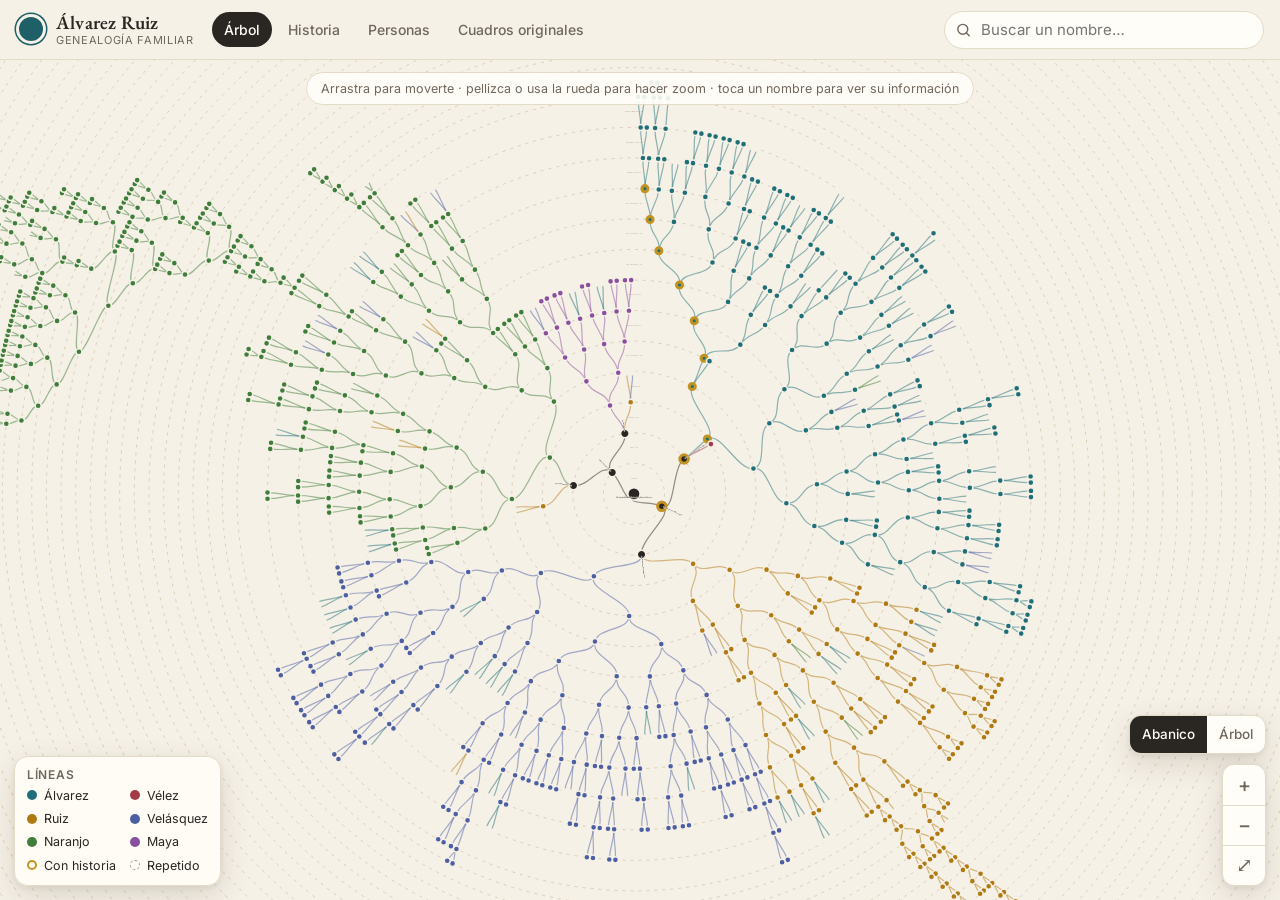
==== commit c4f47a3d: "Árbol: zoom y arrastre con transform CSS, sin rehacer el SVG en cada fotograma Antes, cada fotograma" ====
--- a/docs/index.html
+++ b/docs/index.html
@@ -1,79 +1,77 @@
-<!doctype html>
-<html lang="es">
-<head>
-<meta charset="utf-8">
-<meta name="viewport" content="width=device-width, initial-scale=1, viewport-fit=cover">
-<title>Familia Álvarez Ruiz</title>
-<meta name="description" content="Genealogía de los hijos de Manuel Salvador Álvarez Ruiz y María Teresa Ruiz Maya: árbol interactivo, historia de la familia y los cuadros originales.">
-<meta name="theme-color" content="#f6f1e7">
-<link rel="icon" href="data:image/svg+xml,%3Csvg xmlns='http://www.w3.org/2000/svg' viewBox='0 0 64 64'%3E%3Ccircle cx='32' cy='32' r='30' fill='%231f5f68'/%3E%3Cpath d='M32 50V30M32 34l-10-10M32 30l10-10M32 40l-8-4M32 38l9-5' stroke='%23f6f1e7' stroke-width='4' stroke-linecap='round' fill='none'/%3E%3C/svg%3E">
-<link rel="preconnect" href="https://fonts.googleapis.com">
-<link rel="preconnect" href="https://fonts.gstatic.com" crossorigin>
-<link href="https://fonts.googleapis.com/css2?family=EB+Garamond:ital,wght@0,400;0,500;0,600;1,400&family=Inter:wght@400;500;600&display=swap" rel="stylesheet">
-<link rel="stylesheet" href="style.css">
-</head>
-<body>
-<header class="topbar">
-  <a class="brand" href="#/arbol" aria-label="Inicio">
-    <span class="brand-mark" aria-hidden="true"></span>
-    <span class="brand-text"><b>Álvarez Ruiz</b><small>Genealogía familiar</small></span>
-  </a>
-  <nav class="tabs" aria-label="Secciones">
-    <a href="#/arbol" data-view="arbol">Árbol</a>
-    <a href="#/historia" data-view="historia">Historia</a>
-    <a href="#/personas" data-view="personas">Personas</a>
-    <a href="#/originales" data-view="originales">Cuadros originales</a>
-    <a href="#/investigacion" data-view="investigacion">Investigación</a>
-  </nav>
-  <div class="search">
-    <svg viewBox="0 0 24 24" aria-hidden="true"><circle cx="11" cy="11" r="7"/><path d="M20 20l-4-4"/></svg>
-    <input id="q" type="search" placeholder="Buscar un nombre…" autocomplete="off" spellcheck="false" aria-label="Buscar persona">
-    <div id="results" class="results" role="listbox" hidden></div>
-  </div>
-</header>
-
-<main>
-  <section id="view-arbol" class="view">
-    <svg id="chart" aria-label="Árbol genealógico interactivo"></svg>
-    <div class="legend" id="legend"></div>
-    <div class="controls">
-      <div class="seg" role="group" aria-label="Tipo de gráfico">
-        <button data-layout="radial" class="on" title="Vista en abanico">Abanico</button>
-        <button data-layout="tree" title="Vista de árbol">Árbol</button>
-      </div>
-      <div class="zoombtns">
-        <button id="zin" aria-label="Acercar">+</button>
-        <button id="zout" aria-label="Alejar">−</button>
-        <button id="zfit" aria-label="Ver todo" title="Ver todo">⤢</button>
-      </div>
-    </div>
-    <p class="hint" id="hint">Arrastra para moverte · pellizca o usa la rueda para hacer zoom · toca un nombre para ver su información</p>
-  </section>
-
-  <section id="view-historia" class="view page" hidden></section>
-  <section id="view-personas" class="view page" hidden></section>
-  <section id="view-originales" class="view page" hidden></section>
-  <section id="view-investigacion" class="view page" hidden></section>
-</main>
-
-<aside id="panel" class="panel" aria-live="polite" hidden>
-  <button class="panel-close" id="panelClose" aria-label="Cerrar">×</button>
-  <div class="panel-grip" aria-hidden="true"></div>
-  <div id="panelBody" class="panel-body"></div>
-</aside>
-
-<div id="viewer" class="viewer" hidden>
-  <div class="viewer-bar">
-    <b id="viewerTitle"></b>
-    <span class="viewer-actions">
-      <a id="viewerOpen" target="_blank" rel="noopener">Abrir imagen</a>
-      <button id="viewerClose" aria-label="Cerrar">×</button>
-    </span>
-  </div>
-  <div class="viewer-stage" id="viewerStage"><img id="viewerImg" alt=""></div>
-</div>
-
-<script src="vendor/d3.v7.min.js"></script>
-<script src="app.js"></script>
-</body>
-</html>
+<!doctype html>
+<html lang="es">
+<head>
+<meta charset="utf-8">
+<meta name="viewport" content="width=device-width, initial-scale=1, viewport-fit=cover">
+<title>Familia Álvarez Ruiz</title>
+<meta name="description" content="Genealogía de los hijos de Manuel Salvador Álvarez Ruiz y María Teresa Ruiz Maya: árbol interactivo, historia de la familia y los cuadros originales.">
+<meta name="theme-color" content="#f6f1e7">
+<link rel="icon" href="data:image/svg+xml,%3Csvg xmlns='http://www.w3.org/2000/svg' viewBox='0 0 64 64'%3E%3Ccircle cx='32' cy='32' r='30' fill='%231f5f68'/%3E%3Cpath d='M32 50V30M32 34l-10-10M32 30l10-10M32 40l-8-4M32 38l9-5' stroke='%23f6f1e7' stroke-width='4' stroke-linecap='round' fill='none'/%3E%3C/svg%3E">
+<link rel="preconnect" href="https://fonts.googleapis.com">
+<link rel="preconnect" href="https://fonts.gstatic.com" crossorigin>
+<link href="https://fonts.googleapis.com/css2?family=EB+Garamond:ital,wght@0,400;0,500;0,600;1,400&family=Inter:wght@400;500;600&display=swap" rel="stylesheet">
+<link rel="stylesheet" href="style.css">
+</head>
+<body>
+<header class="topbar">
+  <a class="brand" href="#/arbol" aria-label="Inicio">
+    <span class="brand-mark" aria-hidden="true"></span>
+    <span class="brand-text"><b>Álvarez Ruiz</b><small>Genealogía familiar</small></span>
+  </a>
+  <nav class="tabs" aria-label="Secciones">
+    <a href="#/arbol" data-view="arbol">Árbol</a>
+    <a href="#/historia" data-view="historia">Historia</a>
+    <a href="#/personas" data-view="personas">Personas</a>
+    <a href="#/originales" data-view="originales">Cuadros originales</a>
+  </nav>
+  <div class="search">
+    <svg viewBox="0 0 24 24" aria-hidden="true"><circle cx="11" cy="11" r="7"/><path d="M20 20l-4-4"/></svg>
+    <input id="q" type="search" placeholder="Buscar un nombre…" autocomplete="off" spellcheck="false" aria-label="Buscar persona">
+    <div id="results" class="results" role="listbox" hidden></div>
+  </div>
+</header>
+
+<main>
+  <section id="view-arbol" class="view">
+    <div id="chartbox"><div id="chartlayer"><svg id="chart" aria-label="Árbol genealógico interactivo"></svg></div></div>
+    <div class="legend" id="legend"></div>
+    <div class="controls">
+      <div class="seg" role="group" aria-label="Tipo de gráfico">
+        <button data-layout="radial" class="on" title="Vista en abanico">Abanico</button>
+        <button data-layout="tree" title="Vista de árbol">Árbol</button>
+      </div>
+      <div class="zoombtns">
+        <button id="zin" aria-label="Acercar">+</button>
+        <button id="zout" aria-label="Alejar">−</button>
+        <button id="zfit" aria-label="Ver todo" title="Ver todo">⤢</button>
+      </div>
+    </div>
+    <p class="hint" id="hint">Arrastra para moverte · pellizca o usa la rueda para hacer zoom · toca un nombre para ver su información</p>
+  </section>
+
+  <section id="view-historia" class="view page" hidden></section>
+  <section id="view-personas" class="view page" hidden></section>
+  <section id="view-originales" class="view page" hidden></section>
+</main>
+
+<aside id="panel" class="panel" aria-live="polite" hidden>
+  <button class="panel-close" id="panelClose" aria-label="Cerrar">×</button>
+  <div class="panel-grip" aria-hidden="true"></div>
+  <div id="panelBody" class="panel-body"></div>
+</aside>
+
+<div id="viewer" class="viewer" hidden>
+  <div class="viewer-bar">
+    <b id="viewerTitle"></b>
+    <span class="viewer-actions">
+      <a id="viewerOpen" target="_blank" rel="noopener">Abrir imagen</a>
+      <button id="viewerClose" aria-label="Cerrar">×</button>
+    </span>
+  </div>
+  <div class="viewer-stage" id="viewerStage"><img id="viewerImg" alt=""></div>
+</div>
+
+<script src="vendor/d3.v7.min.js"></script>
+<script src="app.js"></script>
+</body>
+</html>
--- a/docs/style.css
+++ b/docs/style.css
@@ -1,292 +1,266 @@
-:root {
-  --bg: #f6f1e7;
-  --surface: #fffdf8;
-  --ink: #2a2622;
-  --muted: #6f665c;
-  --faint: #a59a8b;
-  --rule: #e4dac8;
-  --accent: #1f5f68;
-  --gold: #c39322;
-  --l0: #1f6f78; /* Álvarez */
-  --l1: #a23b48; /* Vélez */
-  --l2: #b07a12; /* Ruiz */
-  --l3: #4d5fa3; /* Velásquez */
-  --serif: "EB Garamond", Georgia, "Times New Roman", serif;
-  --sans: Inter, system-ui, -apple-system, "Segoe UI", Roboto, sans-serif;
-  --topbar: 60px;
-  --shadow: 0 10px 30px rgba(60, 45, 20, .14), 0 2px 6px rgba(60, 45, 20, .08);
-}
-* { box-sizing: border-box; }
-[hidden] { display: none !important; }
-html, body { margin: 0; height: 100%; }
-body {
-  background: var(--bg); color: var(--ink); font: 15px/1.55 var(--sans);
-  -webkit-font-smoothing: antialiased; overflow: hidden;
-}
-button { font: inherit; color: inherit; cursor: pointer; }
-a { color: var(--accent); }
-
-/* ---------- barra superior ---------- */
-.topbar {
-  position: fixed; inset: 0 0 auto 0; height: var(--topbar); z-index: 30;
-  display: flex; align-items: center; gap: 18px; padding: 0 16px;
-  background: rgba(246, 241, 231, .92); backdrop-filter: blur(10px);
-  border-bottom: 1px solid var(--rule);
-}
-.brand { display: flex; align-items: center; gap: 10px; text-decoration: none; color: var(--ink); flex: none; }
-.brand-mark { width: 30px; height: 30px; border-radius: 50%; background: var(--accent);
-  box-shadow: inset 0 0 0 3px var(--bg), 0 0 0 1.5px var(--accent); }
-.brand-text { display: flex; flex-direction: column; line-height: 1.1; }
-.brand-text b { font: 600 19px/1.1 var(--serif); letter-spacing: .01em; }
-.brand-text small { font-size: 11px; color: var(--muted); letter-spacing: .06em; text-transform: uppercase; }
-.tabs { display: flex; gap: 4px; }
-.tabs a { text-decoration: none; color: var(--muted); padding: 7px 12px; border-radius: 999px; font-weight: 500; font-size: 14px; white-space: nowrap; }
-.tabs a:hover { color: var(--ink); background: rgba(0,0,0,.04); }
-.tabs a.on { color: var(--surface); background: var(--ink); }
-.search { position: relative; margin-left: auto; flex: 0 1 320px; }
-.search svg { position: absolute; left: 11px; top: 50%; width: 17px; height: 17px; transform: translateY(-50%);
-  fill: none; stroke: var(--muted); stroke-width: 2; stroke-linecap: round; pointer-events: none; }
-.search input {
-  width: 100%; height: 38px; border-radius: 999px; border: 1px solid var(--rule); background: var(--surface);
-  padding: 0 14px 0 36px; font: 15px var(--sans); color: var(--ink); outline: none;
-}
-.search input:focus { border-color: var(--accent); box-shadow: 0 0 0 3px rgba(31,95,104,.15); }
-.results {
-  position: absolute; top: 44px; right: 0; width: min(420px, calc(100vw - 24px)); max-height: 60vh; overflow: auto;
-  background: var(--surface); border: 1px solid var(--rule); border-radius: 14px; box-shadow: var(--shadow); padding: 6px;
-}
-.results button, .plist button.row {
-  display: flex; width: 100%; text-align: left; align-items: center; gap: 10px; background: none; border: 0;
-  padding: 8px 10px; border-radius: 10px;
-}
-.results button:hover, .results button.active, .plist button.row:hover { background: #f1eadc; }
-.results .empty { padding: 12px; color: var(--muted); }
-.dot { width: 10px; height: 10px; border-radius: 50%; flex: none; background: var(--ink); }
-.r-name { font-weight: 500; }
-.r-meta { font-size: 12.5px; color: var(--muted); }
-.r-text { display: flex; flex-direction: column; min-width: 0; }
-
-main { position: fixed; inset: var(--topbar) 0 0 0; }
-.view { position: absolute; inset: 0; }
-.view.page { overflow-y: auto; -webkit-overflow-scrolling: touch; }
-
-/* ---------- gráfico ---------- */
-#chart { width: 100%; height: 100%; display: block; touch-action: none; cursor: grab; user-select: none; -webkit-user-select: none; }
-#chart:active { cursor: grabbing; }
-#chart .link { fill: none; stroke-opacity: .5; stroke-width: 1.2; vector-effect: non-scaling-stroke; }
-#chart .node circle { stroke: var(--bg); stroke-width: 1.5; vector-effect: non-scaling-stroke; }
-#chart .node text { font: 500 11.5px var(--sans); fill: var(--ink); paint-order: stroke; stroke: var(--bg); stroke-width: 3px; stroke-linejoin: round; }
-#chart .node text .yr { font-weight: 400; fill: var(--muted); }
-#chart .node { cursor: pointer; }
-#chart .node:hover text { fill: var(--accent); }
-#chart .node.stub text { font-style: italic; fill: var(--faint); font-weight: 400; }
-#chart .node.stub circle { fill: var(--bg) !important; stroke-dasharray: 2 2; stroke-width: 1.3; }
-#chart .node.bio circle { stroke: var(--gold); stroke-width: 3; }
-#chart .node.root text { font: 600 17px var(--serif); }
-#chart.nolabels .node:not(.big) text { display: none; }
-#chart.searching .node:not(.hit) { opacity: .18; }
-#chart.searching .link { stroke-opacity: .12; }
-#chart .node.hit circle { stroke: var(--ink); stroke-width: 2.5; }
-#chart .node.sel circle { stroke: var(--ink); stroke-width: 3; }
-#chart .pulse { fill: none; stroke: var(--ink); stroke-width: 2; pointer-events: none; animation: pulse 1.6s ease-out 3; }
-@keyframes pulse { from { r: 6; opacity: 1; } to { r: 34; opacity: 0; } }
-#chart .ring { fill: none; stroke: #d9cdb6; stroke-dasharray: 3 5; vector-effect: non-scaling-stroke; }
-#chart .ringlbl { font: 500 10px var(--sans); fill: var(--faint); letter-spacing: .08em; text-transform: uppercase; }
-
-.legend {
-  position: absolute; left: 14px; bottom: 14px; background: rgba(255,253,248,.92); backdrop-filter: blur(6px);
-  border: 1px solid var(--rule); border-radius: 14px; padding: 10px 12px; font-size: 12.5px; box-shadow: var(--shadow);
-  display: grid; grid-template-columns: auto auto; gap: 4px 14px; max-width: calc(100vw - 28px);
-}
-.legend .t { grid-column: 1 / -1; font: 600 12px var(--sans); color: var(--muted); text-transform: uppercase; letter-spacing: .06em; }
-.legend span { display: flex; align-items: center; gap: 7px; white-space: nowrap; }
-.legend button { all: unset; cursor: pointer; display: flex; align-items: center; gap: 7px; border-radius: 6px; padding: 1px 3px; margin: -1px -3px; }
-.legend button:hover { background: #f1eadc; }
-.legend .bioring { width: 10px; height: 10px; border-radius: 50%; border: 2.5px solid var(--gold); background: var(--surface); }
-.legend .stubring { width: 10px; height: 10px; border-radius: 50%; border: 1.5px dashed var(--faint); }
-.controls { position: absolute; right: 14px; bottom: 14px; display: flex; flex-direction: column; align-items: flex-end; gap: 10px; }
-.seg, .zoombtns { display: flex; background: var(--surface); border: 1px solid var(--rule); border-radius: 12px; box-shadow: var(--shadow); overflow: hidden; }
-.zoombtns { flex-direction: column; }
-.seg button, .zoombtns button { border: 0; background: none; padding: 8px 12px; font-size: 13.5px; font-weight: 500; color: var(--muted); }
-.zoombtns button { width: 42px; height: 40px; font-size: 20px; padding: 0; }
-.zoombtns button + button { border-top: 1px solid var(--rule); }
-.seg button.on { background: var(--ink); color: var(--surface); }
-.hint { position: absolute; top: 12px; left: 50%; transform: translateX(-50%); margin: 0; padding: 6px 14px; font-size: 12.5px;
-  color: var(--muted); background: rgba(255,253,248,.9); border: 1px solid var(--rule); border-radius: 999px; white-space: nowrap;
-  transition: opacity .6s; pointer-events: none; }
-.hint.gone { opacity: 0; }
-
-@media (min-width: 761px) { body.panel-open .controls { right: 426px; } }
-/* ---------- panel de detalle ---------- */
-.panel {
-  position: fixed; z-index: 40; top: calc(var(--topbar) + 12px); right: 12px; bottom: 12px; width: 400px;
-  background: var(--surface); border: 1px solid var(--rule); border-radius: 18px; box-shadow: var(--shadow);
-  display: flex; flex-direction: column; overflow: hidden; animation: slidein .22s ease-out;
-}
-@keyframes slidein { from { transform: translateX(30px); opacity: 0; } }
-.panel-close { position: absolute; right: 10px; top: 8px; width: 36px; height: 36px; border: 0; border-radius: 50%; background: #f1eadc; font-size: 22px; line-height: 1; z-index: 2; }
-.panel-grip { display: none; }
-.panel-body { overflow-y: auto; padding: 22px 22px 26px; -webkit-overflow-scrolling: touch; }
-.p-line { display: inline-flex; align-items: center; gap: 6px; font-size: 12px; font-weight: 600; letter-spacing: .05em; text-transform: uppercase; color: var(--muted); }
-.p-name { font: 600 28px/1.12 var(--serif); margin: 6px 40px 6px 0; }
-.p-rel { color: var(--muted); margin: 0 0 12px; }
-.p-facts { display: flex; flex-wrap: wrap; gap: 8px; margin: 0 0 6px; }
-.chip { display: inline-flex; align-items: center; gap: 6px; padding: 4px 10px; border-radius: 999px; background: #f1eadc; font-size: 13px; }
-.chip.btn { border: 0; }
-.chip.btn:hover { background: #e7dcc6; }
-.p-sec { margin-top: 20px; }
-.p-sec h4 { margin: 0 0 6px; font: 600 12px var(--sans); color: var(--muted); letter-spacing: .07em; text-transform: uppercase; }
-.plink { display: flex; align-items: center; gap: 10px; width: 100%; text-align: left; border: 0; background: none; padding: 7px 8px; margin: 0 -8px; border-radius: 10px; }
-.plink:hover { background: #f4eee2; }
-.plink .r-meta { margin-left: auto; text-align: right; }
-.plain { padding: 4px 0; }
-.p-bio p { margin: 0 0 10px; font: 17px/1.5 var(--serif); }
-.p-bio .more { font-weight: 600; }
-.p-photos { display: grid; grid-template-columns: 1fr 1fr; gap: 8px; }
-.p-photos img { width: 100%; border-radius: 10px; display: block; aspect-ratio: 4/5; object-fit: cover; cursor: zoom-in; }
-.p-photos img:only-child { grid-column: 1 / -1; aspect-ratio: auto; }
-.p-actions { display: flex; gap: 8px; flex-wrap: wrap; margin-top: 16px; }
-.btn-primary { border: 0; background: var(--ink); color: var(--surface); padding: 9px 16px; border-radius: 999px; font-weight: 500; }
-.btn-ghost { border: 1px solid var(--rule); background: none; padding: 8px 14px; border-radius: 999px; font-weight: 500; text-decoration: none; color: var(--ink); }
-.note { font-size: 12.5px; color: var(--muted); }
-
-/* ---------- páginas ---------- */
-.wrap { max-width: 860px; margin: 0 auto; padding: 36px 20px 90px; }
-.wrap.wide { max-width: 1180px; }
-.kicker { font: 600 12px var(--sans); letter-spacing: .12em; text-transform: uppercase; color: var(--accent); }
-h1.display { font: 500 clamp(34px, 6vw, 58px)/1.04 var(--serif); margin: 10px 0 14px; letter-spacing: -.01em; }
-.lede { font: 20px/1.5 var(--serif); color: #4a433b; margin: 0 0 22px; }
-h2.sec { font: 500 34px/1.1 var(--serif); margin: 56px 0 14px; }
-.prose p { font: 18.5px/1.62 var(--serif); margin: 0 0 14px; }
-.stats { display: grid; grid-template-columns: repeat(4, 1fr); gap: 10px; margin: 26px 0 8px; }
-.stat { background: var(--surface); border: 1px solid var(--rule); border-radius: 14px; padding: 14px; }
-.stat b { display: block; font: 600 30px/1 var(--serif); }
-.stat span { font-size: 12.5px; color: var(--muted); }
-details.box { background: var(--surface); border: 1px solid var(--rule); border-radius: 14px; padding: 14px 18px; margin: 16px 0; }
-details.box summary { cursor: pointer; font-weight: 600; }
-details.box ol, details.box ul { padding-left: 20px; margin: 10px 0 0; }
-details.box li { margin: 6px 0; }
-
-.timeline { position: relative; margin: 26px 0 0; padding-left: 34px; }
-.timeline::before { content: ""; position: absolute; left: 13px; top: 8px; bottom: 8px; width: 2px; background: linear-gradient(var(--l0), var(--accent)); opacity: .35; }
-.gen { position: relative; margin: 0 0 22px; background: var(--surface); border: 1px solid var(--rule); border-radius: 16px; padding: 20px 22px; }
-.gen-n { position: absolute; left: -34px; top: 18px; width: 28px; height: 28px; border-radius: 50%; background: var(--l0); color: #fff;
-  display: grid; place-items: center; font: 600 13px var(--sans); box-shadow: 0 0 0 4px var(--bg); }
-.gen h3 { font: 600 25px/1.15 var(--serif); margin: 0; }
-.gen .dates { color: var(--l0); font-weight: 600; font-size: 14px; margin: 4px 0 2px; }
-.gen .sub { color: var(--muted); font-style: italic; font-family: var(--serif); font-size: 17px; margin: 0 0 10px; }
-.gen p { font: 17.5px/1.6 var(--serif); margin: 0 0 10px; }
-.gen details { margin-top: 8px; }
-.gen details summary { cursor: pointer; font-weight: 600; font-size: 14px; color: var(--accent); }
-.gen details ol { margin: 8px 0 0; padding-left: 22px; font: 16.5px/1.5 var(--serif); }
-.gen .foot { display: flex; gap: 8px; margin-top: 12px; flex-wrap: wrap; }
-figure.ph { margin: 14px 0; }
-figure.ph img { width: 100%; border-radius: 12px; display: block; cursor: zoom-in; }
-figure.ph figcaption { font-size: 13px; color: var(--muted); margin-top: 6px; font-style: italic; }
-.phrow { display: grid; grid-template-columns: 1fr 1fr; gap: 10px; }
-.phrow figure.ph img { aspect-ratio: 4/5; object-fit: cover; }
-blockquote.testi { margin: 14px 0; padding: 14px 18px; border-left: 3px solid var(--gold); background: #faf4e6; border-radius: 0 12px 12px 0; }
-blockquote.testi p { font-style: italic; }
-blockquote.testi cite { font-size: 13px; color: var(--muted); font-style: normal; font-weight: 600; }
-.kids { display: grid; grid-template-columns: repeat(auto-fill, minmax(230px, 1fr)); gap: 10px; margin-top: 14px; }
-.kid { background: var(--surface); border: 1px solid var(--rule); border-radius: 14px; padding: 14px; }
-.kid b { font: 600 19px/1.2 var(--serif); display: block; }
-.kid span { display: block; font-size: 13px; color: var(--muted); margin-top: 2px; }
-
-/* lista de personas */
-.toolbar { display: flex; flex-wrap: wrap; gap: 8px; align-items: center; margin: 18px 0; }
-.toolbar input { flex: 1 1 220px; height: 40px; border-radius: 12px; border: 1px solid var(--rule); background: var(--surface); padding: 0 12px; font: 15px var(--sans); }
-.fchip { border: 1px solid var(--rule); background: var(--surface); border-radius: 999px; padding: 6px 12px; font-size: 13.5px; display: inline-flex; gap: 6px; align-items: center; }
-.fchip.on { background: var(--ink); color: var(--surface); border-color: var(--ink); }
-.plist { background: var(--surface); border: 1px solid var(--rule); border-radius: 16px; padding: 6px; }
-.plist h5 { margin: 14px 10px 4px; font: 600 12px var(--sans); color: var(--muted); letter-spacing: .07em; text-transform: uppercase; }
-.plist .r-meta { margin-left: auto; text-align: right; flex: none; max-width: 45%; }
-.count { color: var(--muted); font-size: 14px; }
-
-/* originales */
-.grid { display: grid; grid-template-columns: repeat(auto-fill, minmax(250px, 1fr)); gap: 14px; margin-top: 20px; }
-.card { background: var(--surface); border: 1px solid var(--rule); border-radius: 16px; overflow: hidden; text-align: left; padding: 0; display: flex; flex-direction: column; }
-.card:hover { box-shadow: var(--shadow); }
-.card img { width: 100%; aspect-ratio: 16/10; object-fit: cover; object-position: top; background: #fff; display: block; border-bottom: 1px solid var(--rule); }
-.card div { padding: 12px 14px 14px; }
-.card b { font: 600 18px/1.2 var(--serif); display: block; }
-.card span { font-size: 13px; color: var(--muted); }
-
-/* visor */
-.viewer { position: fixed; inset: 0; z-index: 60; background: rgba(30, 26, 22, .94); display: flex; flex-direction: column; }
-.viewer-bar { display: flex; align-items: center; justify-content: space-between; gap: 12px; padding: 10px 14px; color: #f6f1e7; }
-.viewer-bar b { font: 600 18px var(--serif); }
-.viewer-actions { display: flex; align-items: center; gap: 12px; }
-.viewer-actions a { color: #f6f1e7; font-size: 14px; }
-.viewer-actions button { width: 38px; height: 38px; border-radius: 50%; border: 0; background: rgba(255,255,255,.14); color: #fff; font-size: 22px; }
-.viewer-stage { flex: 1; overflow: hidden; position: relative; touch-action: none; cursor: grab; }
-.viewer-stage img { position: absolute; left: 0; top: 0; transform-origin: 0 0; background: #fff; max-width: none; user-select: none; -webkit-user-drag: none; }
-
-/* ---------- móvil ---------- */
-@media (max-width: 760px) {
-  :root { --topbar: 56px; }
-  .topbar { gap: 10px; padding: 0 10px; backdrop-filter: none; -webkit-backdrop-filter: none; background: var(--bg); }
-  .brand-text small { display: none; }
-  .brand-text b { font-size: 17px; }
-  .tabs { position: fixed; left: 0; right: 0; bottom: 0; height: calc(58px + env(safe-area-inset-bottom)); padding: 6px 6px env(safe-area-inset-bottom);
-    background: rgba(246,241,231,.96); backdrop-filter: blur(10px); border-top: 1px solid var(--rule); justify-content: space-around; z-index: 35; }
-  .tabs a { flex: 1; text-align: center; font-size: 13px; padding: 10px 4px; }
-  main { bottom: calc(58px + env(safe-area-inset-bottom)); }
-  .search { flex: 1 1 auto; }
-  .results { position: fixed; top: 60px; left: 8px; right: 8px; width: auto; }
-  .legend { left: 8px; bottom: 8px; padding: 8px 10px; font-size: 11.5px; gap: 3px 10px; }
-  .controls { right: 8px; bottom: 8px; }
-  .hint { display: none; }
-  .panel { left: 0; right: 0; bottom: 0; top: auto; width: auto; max-height: 78vh; border-radius: 20px 20px 0 0; animation: slideup .25s ease-out; z-index: 45; }
-  .panel-grip { display: block; width: 40px; height: 5px; border-radius: 3px; background: var(--rule); margin: 8px auto 0; flex: none; }
-  .panel-body { padding: 10px 18px calc(24px + env(safe-area-inset-bottom)); }
-  .p-name { font-size: 25px; }
-  .stats { grid-template-columns: repeat(2, 1fr); }
-  .wrap { padding: 24px 16px 60px; }
-  .phrow { grid-template-columns: 1fr; }
-  .gen { padding: 16px; }
-  h2.sec { font-size: 29px; margin-top: 44px; }
-}
-@keyframes slideup { from { transform: translateY(40px); opacity: 0; } }
+:root {
+  --bg: #f6f1e7;
+  --surface: #fffdf8;
+  --ink: #2a2622;
+  --muted: #6f665c;
+  --faint: #a59a8b;
+  --rule: #e4dac8;
+  --accent: #1f5f68;
+  --gold: #c39322;
+  --l0: #1f6f78; /* Álvarez */
+  --l1: #a23b48; /* Vélez */
+  --l2: #b07a12; /* Ruiz */
+  --l3: #4d5fa3; /* Velásquez */
+  --serif: "EB Garamond", Georgia, "Times New Roman", serif;
+  --sans: Inter, system-ui, -apple-system, "Segoe UI", Roboto, sans-serif;
+  --topbar: 60px;
+  --shadow: 0 10px 30px rgba(60, 45, 20, .14), 0 2px 6px rgba(60, 45, 20, .08);
+}
+* { box-sizing: border-box; }
+[hidden] { display: none !important; }
+html, body { margin: 0; height: 100%; }
+body {
+  background: var(--bg); color: var(--ink); font: 15px/1.55 var(--sans);
+  -webkit-font-smoothing: antialiased; overflow: hidden;
+}
+button { font: inherit; color: inherit; cursor: pointer; }
+a { color: var(--accent); }
+
+/* ---------- barra superior ---------- */
+.topbar {
+  position: fixed; inset: 0 0 auto 0; height: var(--topbar); z-index: 30;
+  display: flex; align-items: center; gap: 18px; padding: 0 16px;
+  background: rgba(246, 241, 231, .92); backdrop-filter: blur(10px);
+  border-bottom: 1px solid var(--rule);
+}
+.brand { display: flex; align-items: center; gap: 10px; text-decoration: none; color: var(--ink); flex: none; }
+.brand-mark { width: 30px; height: 30px; border-radius: 50%; background: var(--accent);
+  box-shadow: inset 0 0 0 3px var(--bg), 0 0 0 1.5px var(--accent); }
+.brand-text { display: flex; flex-direction: column; line-height: 1.1; }
+.brand-text b { font: 600 19px/1.1 var(--serif); letter-spacing: .01em; }
+.brand-text small { font-size: 11px; color: var(--muted); letter-spacing: .06em; text-transform: uppercase; }
+.tabs { display: flex; gap: 4px; }
+.tabs a { text-decoration: none; color: var(--muted); padding: 7px 12px; border-radius: 999px; font-weight: 500; font-size: 14px; white-space: nowrap; }
+.tabs a:hover { color: var(--ink); background: rgba(0,0,0,.04); }
+.tabs a.on { color: var(--surface); background: var(--ink); }
+.search { position: relative; margin-left: auto; flex: 0 1 320px; }
+.search svg { position: absolute; left: 11px; top: 50%; width: 17px; height: 17px; transform: translateY(-50%);
+  fill: none; stroke: var(--muted); stroke-width: 2; stroke-linecap: round; pointer-events: none; }
+.search input {
+  width: 100%; height: 38px; border-radius: 999px; border: 1px solid var(--rule); background: var(--surface);
+  padding: 0 14px 0 36px; font: 15px var(--sans); color: var(--ink); outline: none;
+}
+.search input:focus { border-color: var(--accent); box-shadow: 0 0 0 3px rgba(31,95,104,.15); }
+.results {
+  position: absolute; top: 44px; right: 0; width: min(420px, calc(100vw - 24px)); max-height: 60vh; overflow: auto;
+  background: var(--surface); border: 1px solid var(--rule); border-radius: 14px; box-shadow: var(--shadow); padding: 6px;
+}
+.results button, .plist button.row {
+  display: flex; width: 100%; text-align: left; align-items: center; gap: 10px; background: none; border: 0;
+  padding: 8px 10px; border-radius: 10px;
+}
+.results button:hover, .results button.active, .plist button.row:hover { background: #f1eadc; }
+.results .empty { padding: 12px; color: var(--muted); }
+.dot { width: 10px; height: 10px; border-radius: 50%; flex: none; background: var(--ink); }
+.r-name { font-weight: 500; }
+.r-meta { font-size: 12.5px; color: var(--muted); }
+.r-text { display: flex; flex-direction: column; min-width: 0; }
+
+main { position: fixed; inset: var(--topbar) 0 0 0; }
+.view { position: absolute; inset: 0; }
+.view.page { overflow-y: auto; -webkit-overflow-scrolling: touch; }
+
+/* ---------- gráfico ---------- */
+#chartbox { position: absolute; inset: 0; overflow: hidden; touch-action: none; cursor: grab; user-select: none; -webkit-user-select: none; }
+#chartbox:active { cursor: grabbing; }
+/* zoom con transform CSS: la escala fija va en #chart y el movimiento del gesto en #chartlayer, que va en
+   su propia capa para que moverlo no obligue a pintar de nuevo (ver app.js) */
+#chartlayer { position: absolute; left: 0; top: 0; width: 1px; height: 1px; transform-origin: 0 0; will-change: transform; }
+#chart { position: absolute; display: block; overflow: visible; }
+/* capa transparente encima durante un gesto: el navegador no recorre el SVG buscando el hover */
+#chartbox.moving::after { content: ''; position: absolute; inset: 0; }
+/* fondo bajo el gráfico; la opacidad .99 (mismo color que la página) evita que el navegador lo convierta en
+   una capa de color sólido, que obligaría a componer cada etiqueta por separado */
+#chart .bg { fill: var(--bg); fill-opacity: .99; pointer-events: none; }
+/* los trazos se ven siempre del mismo grosor: --ik es 1/escala (lo ajusta app.js al terminar el zoom) */
+#chart .link { fill: none; stroke-opacity: .5; stroke-width: calc(1.2px * var(--ik)); }
+#chart .node circle { stroke: var(--bg); stroke-width: calc(1.5px * var(--ik)); }
+#chart .node text { font: 500 11.5px var(--sans); fill: var(--ink); paint-order: stroke; stroke: var(--bg); stroke-width: 3px; stroke-linejoin: round; }
+#chart .node text .yr { font-weight: 400; fill: var(--muted); }
+#chart .node { cursor: pointer; }
+#chart .node:hover text { fill: var(--accent); }
+#chart .node.stub text { font-style: italic; fill: var(--faint); font-weight: 400; }
+#chart .node.stub circle { fill: var(--bg) !important; stroke-dasharray: calc(2px * var(--ik)); stroke-width: calc(1.3px * var(--ik)); }
+#chart .node.bio circle { stroke: var(--gold); stroke-width: calc(3px * var(--ik)); }
+#chart .node.root text { font: 600 17px var(--serif); }
+/* visibility y no display: al volver a mostrarlas no hay que maquetar de nuevo las 1255 etiquetas;
+   al cargar van con display: none (.lazy) para no retrasar el primer dibujo, y se maquetan después */
+#chart.nolabels .node:not(.big) text { visibility: hidden; }
+#chart.nolabels.lazy .node:not(.big) text { display: none; }
+#chart.searching .node:not(.hit) { opacity: .18; }
+#chart.searching .link { stroke-opacity: .12; }
+#chart .node.hit circle { stroke: var(--ink); stroke-width: calc(2.5px * var(--ik)); }
+#chart .node.sel circle { stroke: var(--ink); stroke-width: calc(3px * var(--ik)); }
+#chart .pulse { fill: none; stroke: var(--ink); stroke-width: 2; pointer-events: none; animation: pulse 1.6s ease-out 3; }
+@keyframes pulse { from { r: 6; opacity: 1; } to { r: 34; opacity: 0; } }
+#chart .ring { fill: none; stroke: #d9cdb6; stroke-width: calc(1px * var(--ik)); stroke-dasharray: calc(3px * var(--ik)) calc(5px * var(--ik)); }
+#chart .ringlbl { font: 500 10px var(--sans); fill: var(--faint); letter-spacing: .08em; text-transform: uppercase; }
+
+.legend {
+  position: absolute; left: 14px; bottom: 14px; background: rgba(255,253,248,.92); backdrop-filter: blur(6px);
+  border: 1px solid var(--rule); border-radius: 14px; padding: 10px 12px; font-size: 12.5px; box-shadow: var(--shadow);
+  display: grid; grid-template-columns: auto auto; gap: 4px 14px; max-width: calc(100vw - 28px);
+}
+.legend .t { grid-column: 1 / -1; font: 600 12px var(--sans); color: var(--muted); text-transform: uppercase; letter-spacing: .06em; }
+.legend span { display: flex; align-items: center; gap: 7px; white-space: nowrap; }
+.legend button { all: unset; cursor: pointer; display: flex; align-items: center; gap: 7px; border-radius: 6px; padding: 1px 3px; margin: -1px -3px; }
+.legend button:hover { background: #f1eadc; }
+.legend .bioring { width: 10px; height: 10px; border-radius: 50%; border: 2.5px solid var(--gold); background: var(--surface); }
+.legend .stubring { width: 10px; height: 10px; border-radius: 50%; border: 1.5px dashed var(--faint); }
+.controls { position: absolute; right: 14px; bottom: 14px; display: flex; flex-direction: column; align-items: flex-end; gap: 10px; }
+.seg, .zoombtns { display: flex; background: var(--surface); border: 1px solid var(--rule); border-radius: 12px; box-shadow: var(--shadow); overflow: hidden; }
+.zoombtns { flex-direction: column; }
+.seg button, .zoombtns button { border: 0; background: none; padding: 8px 12px; font-size: 13.5px; font-weight: 500; color: var(--muted); }
+.zoombtns button { width: 42px; height: 40px; font-size: 20px; padding: 0; }
+.zoombtns button + button { border-top: 1px solid var(--rule); }
+.seg button.on { background: var(--ink); color: var(--surface); }
+.hint { position: absolute; top: 12px; left: 50%; transform: translateX(-50%); margin: 0; padding: 6px 14px; font-size: 12.5px;
+  color: var(--muted); background: rgba(255,253,248,.9); border: 1px solid var(--rule); border-radius: 999px; white-space: nowrap;
+  transition: opacity .6s; pointer-events: none; }
+.hint.gone { opacity: 0; }
+
+@media (min-width: 761px) { body.panel-open .controls { right: 426px; } }
+/* ---------- panel de detalle ---------- */
+.panel {
+  position: fixed; z-index: 40; top: calc(var(--topbar) + 12px); right: 12px; bottom: 12px; width: 400px;
+  background: var(--surface); border: 1px solid var(--rule); border-radius: 18px; box-shadow: var(--shadow);
+  display: flex; flex-direction: column; overflow: hidden; animation: slidein .22s ease-out;
+}
+@keyframes slidein { from { transform: translateX(30px); opacity: 0; } }
+.panel-close { position: absolute; right: 10px; top: 8px; width: 36px; height: 36px; border: 0; border-radius: 50%; background: #f1eadc; font-size: 22px; line-height: 1; z-index: 2; }
+.panel-grip { display: none; }
+.panel-body { overflow-y: auto; padding: 22px 22px 26px; -webkit-overflow-scrolling: touch; }
+.p-line { display: inline-flex; align-items: center; gap: 6px; font-size: 12px; font-weight: 600; letter-spacing: .05em; text-transform: uppercase; color: var(--muted); }
+.p-name { font: 600 28px/1.12 var(--serif); margin: 6px 40px 6px 0; }
+.p-rel { color: var(--muted); margin: 0 0 12px; }
+.p-facts { display: flex; flex-wrap: wrap; gap: 8px; margin: 0 0 6px; }
+.chip { display: inline-flex; align-items: center; gap: 6px; padding: 4px 10px; border-radius: 999px; background: #f1eadc; font-size: 13px; }
+.chip.btn { border: 0; }
+.chip.btn:hover { background: #e7dcc6; }
+.p-sec { margin-top: 20px; }
+.p-sec h4 { margin: 0 0 6px; font: 600 12px var(--sans); color: var(--muted); letter-spacing: .07em; text-transform: uppercase; }
+.plink { display: flex; align-items: center; gap: 10px; width: 100%; text-align: left; border: 0; background: none; padding: 7px 8px; margin: 0 -8px; border-radius: 10px; }
+.plink:hover { background: #f4eee2; }
+.plink .r-meta { margin-left: auto; text-align: right; }
+.plain { padding: 4px 0; }
+.p-bio p { margin: 0 0 10px; font: 17px/1.5 var(--serif); }
+.p-bio .more { font-weight: 600; }
+.p-photos { display: grid; grid-template-columns: 1fr 1fr; gap: 8px; }
+.p-photos img { width: 100%; border-radius: 10px; display: block; aspect-ratio: 4/5; object-fit: cover; cursor: zoom-in; }
+.p-photos img:only-child { grid-column: 1 / -1; aspect-ratio: auto; }
+.p-actions { display: flex; gap: 8px; flex-wrap: wrap; margin-top: 16px; }
+.btn-primary { border: 0; background: var(--ink); color: var(--surface); padding: 9px 16px; border-radius: 999px; font-weight: 500; }
+.btn-ghost { border: 1px solid var(--rule); background: none; padding: 8px 14px; border-radius: 999px; font-weight: 500; text-decoration: none; color: var(--ink); }
+.note { font-size: 12.5px; color: var(--muted); }
+
+/* ---------- páginas ---------- */
+.wrap { max-width: 860px; margin: 0 auto; padding: 36px 20px 90px; }
+.wrap.wide { max-width: 1180px; }
+.kicker { font: 600 12px var(--sans); letter-spacing: .12em; text-transform: uppercase; color: var(--accent); }
+h1.display { font: 500 clamp(34px, 6vw, 58px)/1.04 var(--serif); margin: 10px 0 14px; letter-spacing: -.01em; }
+.lede { font: 20px/1.5 var(--serif); color: #4a433b; margin: 0 0 22px; }
+h2.sec { font: 500 34px/1.1 var(--serif); margin: 56px 0 14px; }
+.prose p { font: 18.5px/1.62 var(--serif); margin: 0 0 14px; }
+.stats { display: grid; grid-template-columns: repeat(4, 1fr); gap: 10px; margin: 26px 0 8px; }
+.stat { background: var(--surface); border: 1px solid var(--rule); border-radius: 14px; padding: 14px; }
+.stat b { display: block; font: 600 30px/1 var(--serif); }
+.stat span { font-size: 12.5px; color: var(--muted); }
+details.box { background: var(--surface); border: 1px solid var(--rule); border-radius: 14px; padding: 14px 18px; margin: 16px 0; }
+details.box summary { cursor: pointer; font-weight: 600; }
+details.box ol, details.box ul { padding-left: 20px; margin: 10px 0 0; }
+details.box li { margin: 6px 0; }
+
+.timeline { position: relative; margin: 26px 0 0; padding-left: 34px; }
+.timeline::before { content: ""; position: absolute; left: 13px; top: 8px; bottom: 8px; width: 2px; background: linear-gradient(var(--l0), var(--accent)); opacity: .35; }
+.gen { position: relative; margin: 0 0 22px; background: var(--surface); border: 1px solid var(--rule); border-radius: 16px; padding: 20px 22px; }
+.gen-n { position: absolute; left: -34px; top: 18px; width: 28px; height: 28px; border-radius: 50%; background: var(--l0); color: #fff;
+  display: grid; place-items: center; font: 600 13px var(--sans); box-shadow: 0 0 0 4px var(--bg); }
+.gen h3 { font: 600 25px/1.15 var(--serif); margin: 0; }
+.gen .dates { color: var(--l0); font-weight: 600; font-size: 14px; margin: 4px 0 2px; }
+.gen .sub { color: var(--muted); font-style: italic; font-family: var(--serif); font-size: 17px; margin: 0 0 10px; }
+.gen p { font: 17.5px/1.6 var(--serif); margin: 0 0 10px; }
+.gen details { margin-top: 8px; }
+.gen details summary { cursor: pointer; font-weight: 600; font-size: 14px; color: var(--accent); }
+.gen details ol { margin: 8px 0 0; padding-left: 22px; font: 16.5px/1.5 var(--serif); }
+.gen .foot { display: flex; gap: 8px; margin-top: 12px; flex-wrap: wrap; }
+figure.ph { margin: 14px 0; }
+figure.ph img { width: 100%; border-radius: 12px; display: block; cursor: zoom-in; }
+figure.ph figcaption { font-size: 13px; color: var(--muted); margin-top: 6px; font-style: italic; }
+.phrow { display: grid; grid-template-columns: 1fr 1fr; gap: 10px; }
+.phrow figure.ph img { aspect-ratio: 4/5; object-fit: cover; }
+blockquote.testi { margin: 14px 0; padding: 14px 18px; border-left: 3px solid var(--gold); background: #faf4e6; border-radius: 0 12px 12px 0; }
+blockquote.testi p { font-style: italic; }
+blockquote.testi cite { font-size: 13px; color: var(--muted); font-style: normal; font-weight: 600; }
+.kids { display: grid; grid-template-columns: repeat(auto-fill, minmax(230px, 1fr)); gap: 10px; margin-top: 14px; }
+.kid { background: var(--surface); border: 1px solid var(--rule); border-radius: 14px; padding: 14px; }
+.kid b { font: 600 19px/1.2 var(--serif); display: block; }
+.kid span { display: block; font-size: 13px; color: var(--muted); margin-top: 2px; }
+
+/* lista de personas */
+.toolbar { display: flex; flex-wrap: wrap; gap: 8px; align-items: center; margin: 18px 0; }
+.toolbar input { flex: 1 1 220px; height: 40px; border-radius: 12px; border: 1px solid var(--rule); background: var(--surface); padding: 0 12px; font: 15px var(--sans); }
+.fchip { border: 1px solid var(--rule); background: var(--surface); border-radius: 999px; padding: 6px 12px; font-size: 13.5px; display: inline-flex; gap: 6px; align-items: center; }
+.fchip.on { background: var(--ink); color: var(--surface); border-color: var(--ink); }
+.plist { background: var(--surface); border: 1px solid var(--rule); border-radius: 16px; padding: 6px; }
+.plist h5 { margin: 14px 10px 4px; font: 600 12px var(--sans); color: var(--muted); letter-spacing: .07em; text-transform: uppercase; }
+.plist .r-meta { margin-left: auto; text-align: right; flex: none; max-width: 45%; }
+.count { color: var(--muted); font-size: 14px; }
+
+/* originales */
+.grid { display: grid; grid-template-columns: repeat(auto-fill, minmax(250px, 1fr)); gap: 14px; margin-top: 20px; }
+.card { background: var(--surface); border: 1px solid var(--rule); border-radius: 16px; overflow: hidden; text-align: left; padding: 0; display: flex; flex-direction: column; }
+.card:hover { box-shadow: var(--shadow); }
+.card img { width: 100%; aspect-ratio: 16/10; object-fit: cover; object-position: top; background: #fff; display: block; border-bottom: 1px solid var(--rule); }
+.card div { padding: 12px 14px 14px; }
+.card b { font: 600 18px/1.2 var(--serif); display: block; }
+.card span { font-size: 13px; color: var(--muted); }
+
+/* visor */
+.viewer { position: fixed; inset: 0; z-index: 60; background: rgba(30, 26, 22, .94); display: flex; flex-direction: column; }
+.viewer-bar { display: flex; align-items: center; justify-content: space-between; gap: 12px; padding: 10px 14px; color: #f6f1e7; }
+.viewer-bar b { font: 600 18px var(--serif); }
+.viewer-actions { display: flex; align-items: center; gap: 12px; }
+.viewer-actions a { color: #f6f1e7; font-size: 14px; }
+.viewer-actions button { width: 38px; height: 38px; border-radius: 50%; border: 0; background: rgba(255,255,255,.14); color: #fff; font-size: 22px; }
+.viewer-stage { flex: 1; overflow: hidden; position: relative; touch-action: none; cursor: grab; }
+.viewer-stage img { position: absolute; left: 0; top: 0; transform-origin: 0 0; background: #fff; max-width: none; user-select: none; -webkit-user-drag: none; }
+
+/* ---------- móvil ---------- */
+@media (max-width: 760px) {
+  :root { --topbar: 56px; }
+  .topbar { gap: 10px; padding: 0 10px; backdrop-filter: none; -webkit-backdrop-filter: none; background: var(--bg); }
+  .brand-text small { display: none; }
+  .brand-text b { font-size: 17px; }
+  .tabs { position: fixed; left: 0; right: 0; bottom: 0; height: calc(58px + env(safe-area-inset-bottom)); padding: 6px 6px env(safe-area-inset-bottom);
+    background: rgba(246,241,231,.96); backdrop-filter: blur(10px); border-top: 1px solid var(--rule); justify-content: space-around; z-index: 35; }
+  .tabs a { flex: 1; text-align: center; font-size: 13px; padding: 10px 4px; }
+  main { bottom: calc(58px + env(safe-area-inset-bottom)); }
+  .search { flex: 1 1 auto; }
+  .results { position: fixed; top: 60px; left: 8px; right: 8px; width: auto; }
+  .legend { left: 8px; bottom: 8px; padding: 8px 10px; font-size: 11.5px; gap: 3px 10px; }
+  .controls { right: 8px; bottom: 8px; }
+  .hint { display: none; }
+  .panel { left: 0; right: 0; bottom: 0; top: auto; width: auto; max-height: 78vh; border-radius: 20px 20px 0 0; animation: slideup .25s ease-out; z-index: 45; }
+  .panel-grip { display: block; width: 40px; height: 5px; border-radius: 3px; background: var(--rule); margin: 8px auto 0; flex: none; }
+  .panel-body { padding: 10px 18px calc(24px + env(safe-area-inset-bottom)); }
+  .p-name { font-size: 25px; }
+  .stats { grid-template-columns: repeat(2, 1fr); }
+  .wrap { padding: 24px 16px 60px; }
+  .phrow { grid-template-columns: 1fr; }
+  .gen { padding: 16px; }
+  h2.sec { font-size: 29px; margin-top: 44px; }
+}
+@keyframes slideup { from { transform: translateY(40px); opacity: 0; } }
 .chip.both { background: #efe3f3; color: #5d2f6b; font-weight: 600; }
 .box.kin { background: var(--surface); border: 1px solid var(--rule); border-left: 4px solid #8a4f9e; border-radius: 14px; padding: 14px 18px; margin: 16px 0; line-height: 1.55; }
 h2.sec + p.note { margin-top: -6px; }
-
-/* ---------- investigación (capa separada de los datos originales) ---------- */
-:root { --inv: #2f5d8a; --inv-bg: #eef3f8; --inv-rule: #c9d7e6; --ok: #2e7d4f; --prob: #a8730c; --conf: #b23b3b; }
-.p-inv { background: var(--inv-bg); border: 1px solid var(--inv-rule); border-left: 4px solid var(--inv); border-radius: 12px; padding: 12px 14px; }
-.p-inv h4 { color: var(--inv); }
-.inv-card { background: #fff; border: 1px solid var(--inv-rule); border-radius: 10px; padding: 10px 12px; margin: 10px 0; }
-.inv-card h5 { margin: 6px 0 4px; font: 600 15px/1.3 var(--sans); color: var(--ink); }
-.inv-card p { margin: 4px 0; font-size: 13.5px; line-height: 1.5; }
-.inv-card.ok { border-left: 4px solid var(--ok); }
-.inv-card.prob { border-left: 4px solid var(--prob); }
-.inv-card.conf { border-left: 4px solid var(--conf); }
-.inv-head { display: flex; flex-wrap: wrap; gap: 6px; align-items: center; }
-.inv-id { margin-left: auto; font-size: 11px; color: var(--faint); }
-.inv-badge { display: inline-block; padding: 2px 8px; border-radius: 999px; font: 700 10.5px var(--sans); letter-spacing: .05em; color: #fff; }
-.inv-badge.ok { background: var(--ok); } .inv-badge.prob { background: var(--prob); } .inv-badge.conf { background: var(--conf); }
-.inv-tipo { display: inline-block; padding: 2px 8px; border-radius: 999px; font-size: 11px; background: #e6edf5; color: var(--inv); }
-.inv-tipo.applied { background: #e3f1e8; color: var(--ok); }
-.inv-diff { display: flex; flex-wrap: wrap; gap: 6px; }
-.inv-diff .was { background: #f6eee2; color: #7a5a2f; padding: 1px 7px; border-radius: 6px; text-decoration: line-through; text-decoration-color: rgba(122,90,47,.5); }
-.inv-diff .now { background: #e3f1e8; color: var(--ok); padding: 1px 7px; border-radius: 6px; font-weight: 600; }
-.srcs { margin: 6px 0 0; padding-left: 18px; font-size: 12.5px; }
-.srcs li { margin: 2px 0; }
-.srcs .src-t { color: var(--faint); font-size: 11px; }
-.srcs li.orig a { color: #7a5a2f; }
-.srcs li.orig::marker { content: "▣ "; color: #b9a684; }
-.inv-orig { background: #f6eee2; border-radius: 8px; padding: 6px 9px; color: #6b4f2a; }
-.chip.inv-chip { background: var(--inv-bg); color: var(--inv); text-decoration: none; font-weight: 600; border: 1px solid var(--inv-rule); }
-.chip.inv-added { background: var(--inv); color: #fff; font-weight: 600; }
-.inv-notes { margin: 14px 0; padding: 10px 14px; background: var(--inv-bg); border-left: 4px solid var(--inv); border-radius: 10px; }
-.inv-notes-t { font: 600 12px var(--sans); color: var(--inv); letter-spacing: .07em; text-transform: uppercase; }
-.inv-person { margin-top: 6px; }
-.inv-legend { margin: 0; padding-left: 0; list-style: none; }
-.inv-legend li { margin: 4px 0; font-size: 14px; }
-.plink-inline { border: 0; background: none; padding: 0; color: var(--inv); text-decoration: underline; font-weight: 600; }
-.mini-tag { display: inline-block; font: 600 10px var(--sans); color: var(--inv); background: var(--inv-bg); border: 1px solid var(--inv-rule); padding: 0 5px; border-radius: 6px; vertical-align: 2px; }
-.mini-tag.added { background: var(--inv); color: #fff; border-color: var(--inv); }
-#chart .node.added circle { stroke: var(--inv); stroke-width: 2.5; stroke-dasharray: 2 1.5; }
-.srcs.all { columns: 1; }
-@media (max-width: 760px) { .tabs a { font-size: 11px; padding: 10px 1px; letter-spacing: -.01em; } }
